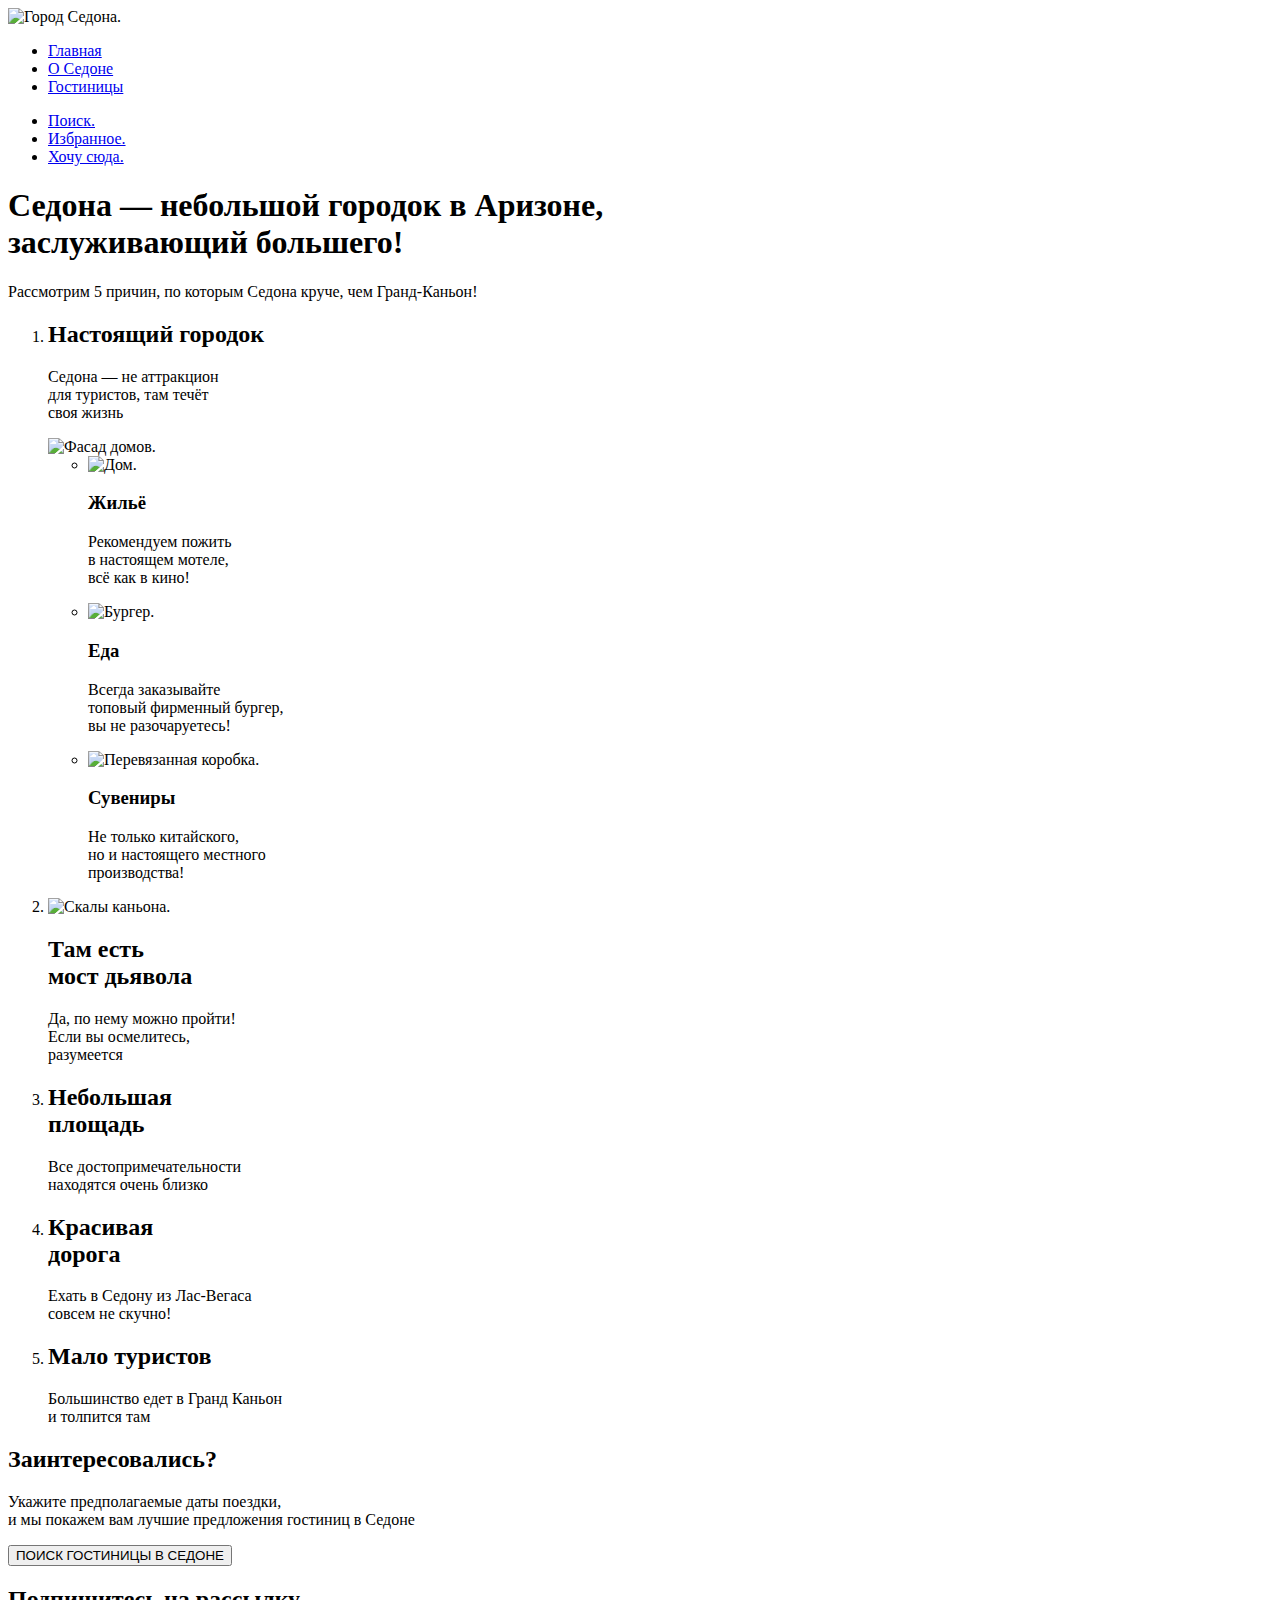
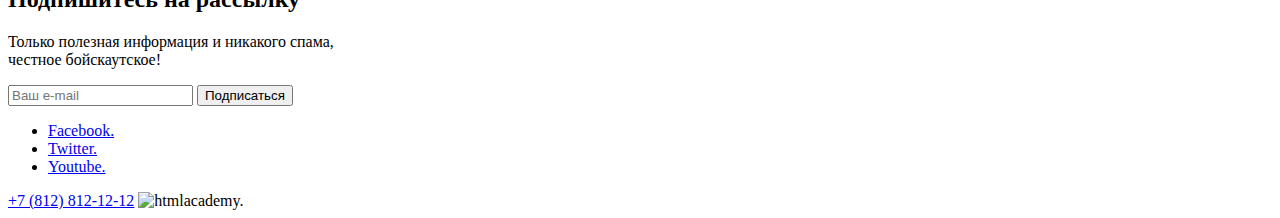
==== index.html @ f1379559 "поправка 2" ====
<!DOCTYPE html>
<html lang="ru">

<head>
  <meta charset="utf-8">
  <title>HTML Academy: Седона</title>
</head>

<body>
  <header class="page-header">
    <nav class="navigation">
      <img src="logo.svg" alt="Город Седона." width="40" height="30">
      <ul class="navigation-list">
        <li class="navigation-item">
          <a class="navigation-link" href="#">Главная</a>
        </li>
        <li class="navigation-item">
          <a class="navigation-link" href="#">О Седоне</a>
        </li>
        <li class="navigation-item">
          <a class="navigation-link" href="catalog.html">Гостиницы</a>
        </li>
      </ul>
      <ul class="navigation-user">
        <li class="navigation-item">
          <a class="navigation-link" href="#">
            <span class="visually-hidden">Поиск.</span>
          </a>
        </li>
        <li class="navigation-item">
          <a class="navigation-link" href="#">
            <span class="visually-hidden">Избранное.</span>
          </a>
        </li>
        <li class="navigation-item">
          <a class="navigation-link" href="#">
            <span class="visually-hidden">Хочу сюда.</span>
          </a>
        </li>
      </ul>
    </nav>
  </header>

  <main class="main-invitation">

    <!--Вставлю картинку в 3-м дз -->
    <section class="preview">
      <h1>Седона — небольшой городок в Аризоне,<br>заслуживающий большего!</h1>
      <p>Рассмотрим 5 причин, по которым Седона круче, чем Гранд-Каньон!</p>
      <ol class="blocks">
        <li class="block1">
          <h2>Настоящий городок</h2>
          <p>Седона — не аттракцион<br> для туристов, там течёт<br>своя жизнь</p>
          <img src="" alt="Фасад домов.">
          <ul class="mini-block">
            <li class="mini1">
              <img src="" alt="Дом.">
              <h3>Жильё</h3>
              <p>Рекомендуем пожить<br>в настоящем мотеле,<br>всё как в кино!</p>
            </li>
            <li class="mini2">
              <img src="" alt="Бургер.">
              <h3>Еда</h3>
              <p>Всегда заказывайте<br>топовый фирменный бургер,<br> вы не разочаруетесь!</p>
            </li>
            <li class="mini3">
              <img src="" alt="Перевязанная коробка.">
              <h3>Сувениры</h3>
              <p>Не только китайского,<br>но и настоящего местного<br>производства!</p>
            </li>
          </ul>
        </li>
        <li class="block2">
          <img src="" alt="Скалы каньона.">
          <h2>Там есть<br>мост дьявола</h2>
          <p>Да, по нему можно пройти!<br> Если вы осмелитесь,<br> разумеется</p>
        </li>
        <li class="block3">
          <h2>Небольшая<br>площадь</h2>
          <p>Все достопримечательности<br>находятся очень близко</p>
        </li>
        <li class="block4">
          <h2>Красивая<br>дорога</h2>
          <p>Ехать в Седону из Лас-Вегаса<br>совсем не скучно!</p>
        </li>
        <li class="block5">
          <h2>Мало туристов</h2>
          <p>Большинство едет в Гранд Каньон<br>и толпится там</p>
        </li>
      </ol>
    </section>
    <section class="demand">
      <h2>Заинтересовались?</h2>
      <p>Укажите предполагаемые даты поездки,<br>и мы покажем вам лучшие предложения гостиниц в Седоне</p>
      <button class="button order-button" type="button">ПОИСК ГОСТИНИЦЫ В СЕДОНЕ</button>
    </section>
  </main>
  <footer class="page-footer">
    <h2>Подпишитесь на рассылку</h2>
    <p>Только полезная информация и никакого спама,<br>честное бойскаутское!</p>
    <form class="appointment-form" action="https://echo.htmlacademy.ru/" method="post">
      <label for="e-mail">
        <input id="e-mail" type="text" placeholder="Ваш e-mail">
      </label>
      <button class="button" type="submit">Подписаться</button>
    </form>
    <ul class="footer-social-list">
      <li class="footer-social-item">
        <a class="button" href="https://www.fasebook.com/htmlacademy">
          <span class="visually-hidden">Facebook.</span>
        </a>
      </li>
      <li class="footer-social-item">
        <a class="button" href="https://twitter.com/htmlacademy_ru">
          <span class="visually-hidden">Twitter.</span>
        </a>
      </li>
      <li class="footer-social-item">
        <a class="button" href="https://www.youtube.com/c/HTMLAcademyRUS">
          <span class="visually-hidden">Youtube.</span>
        </a>
      </li>
    </ul>
    <a class="footer-contacts-address-phone" href="tel:+78128121212">+7 (812) 812-12-12</a>

    <img class="footer-logo" src="https://htmlacademy.ru/" alt="htmlacademy.">
  </footer>
</body>

</html>
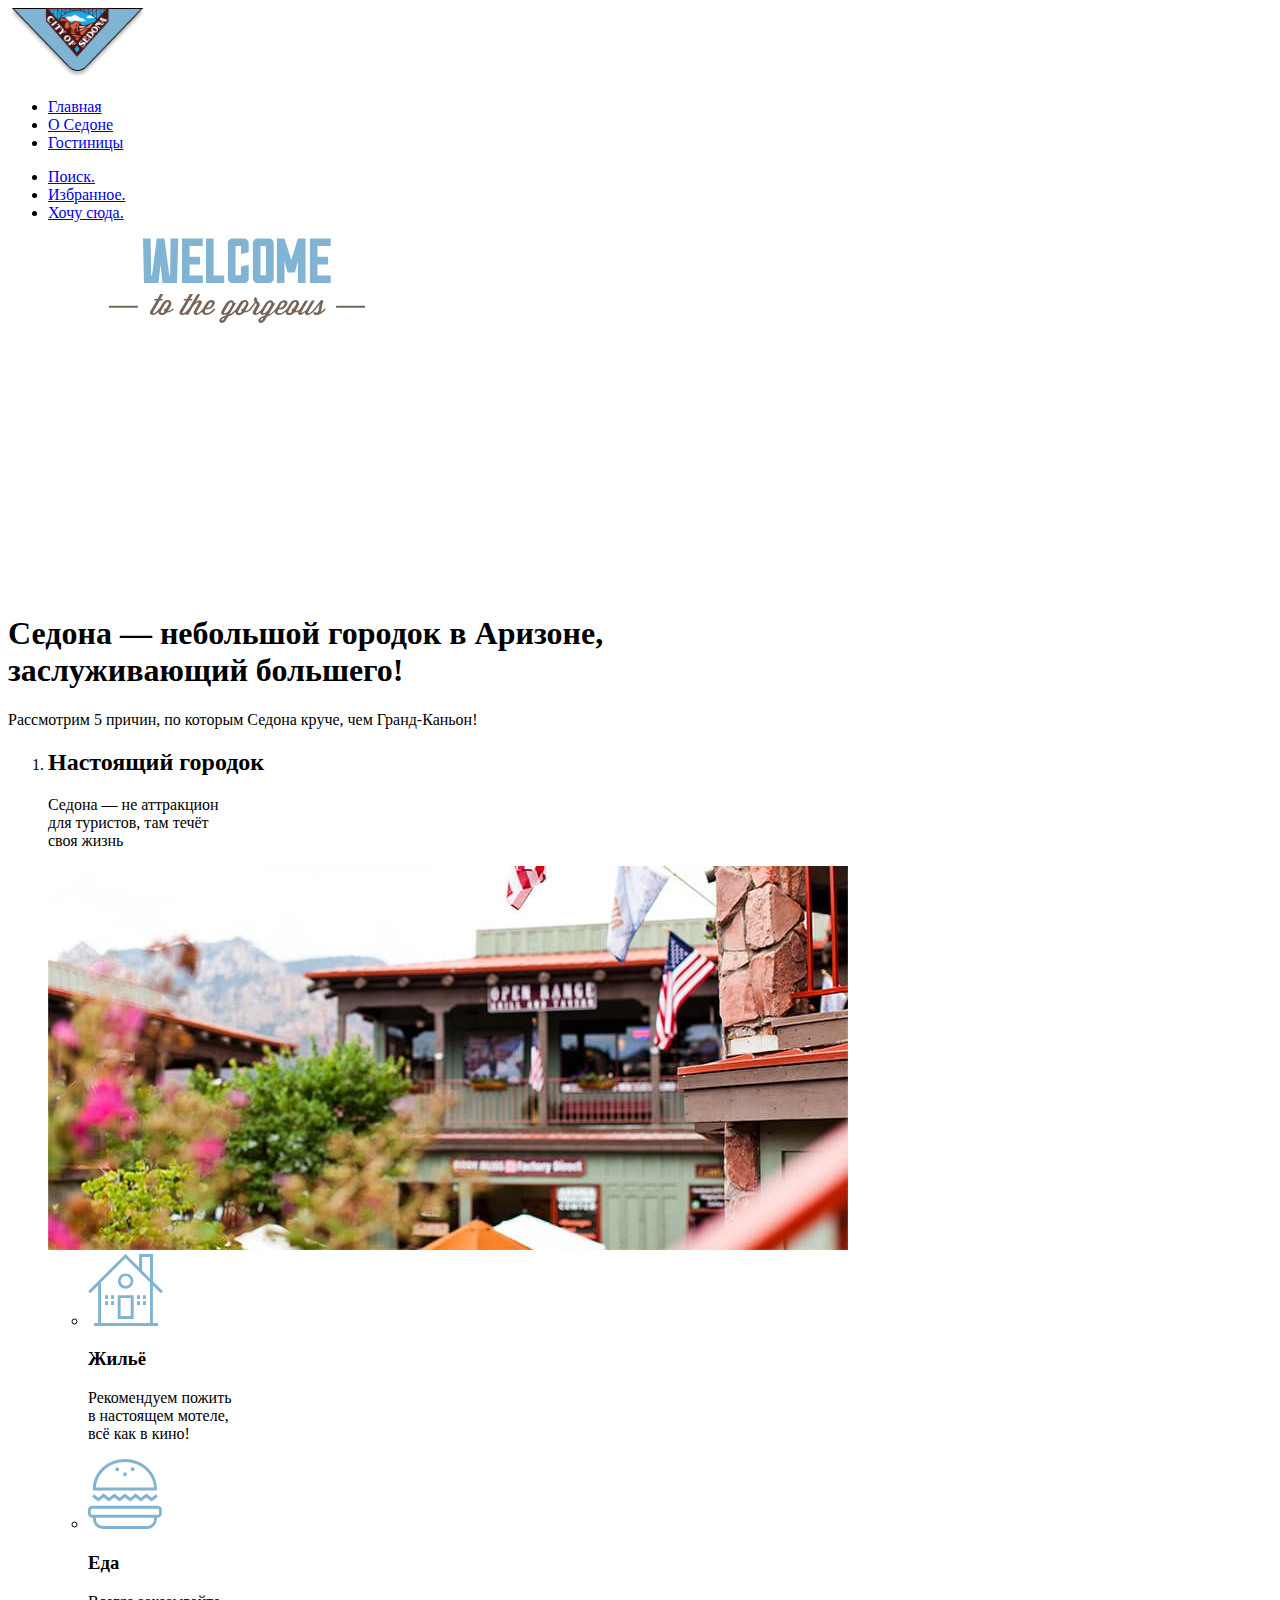
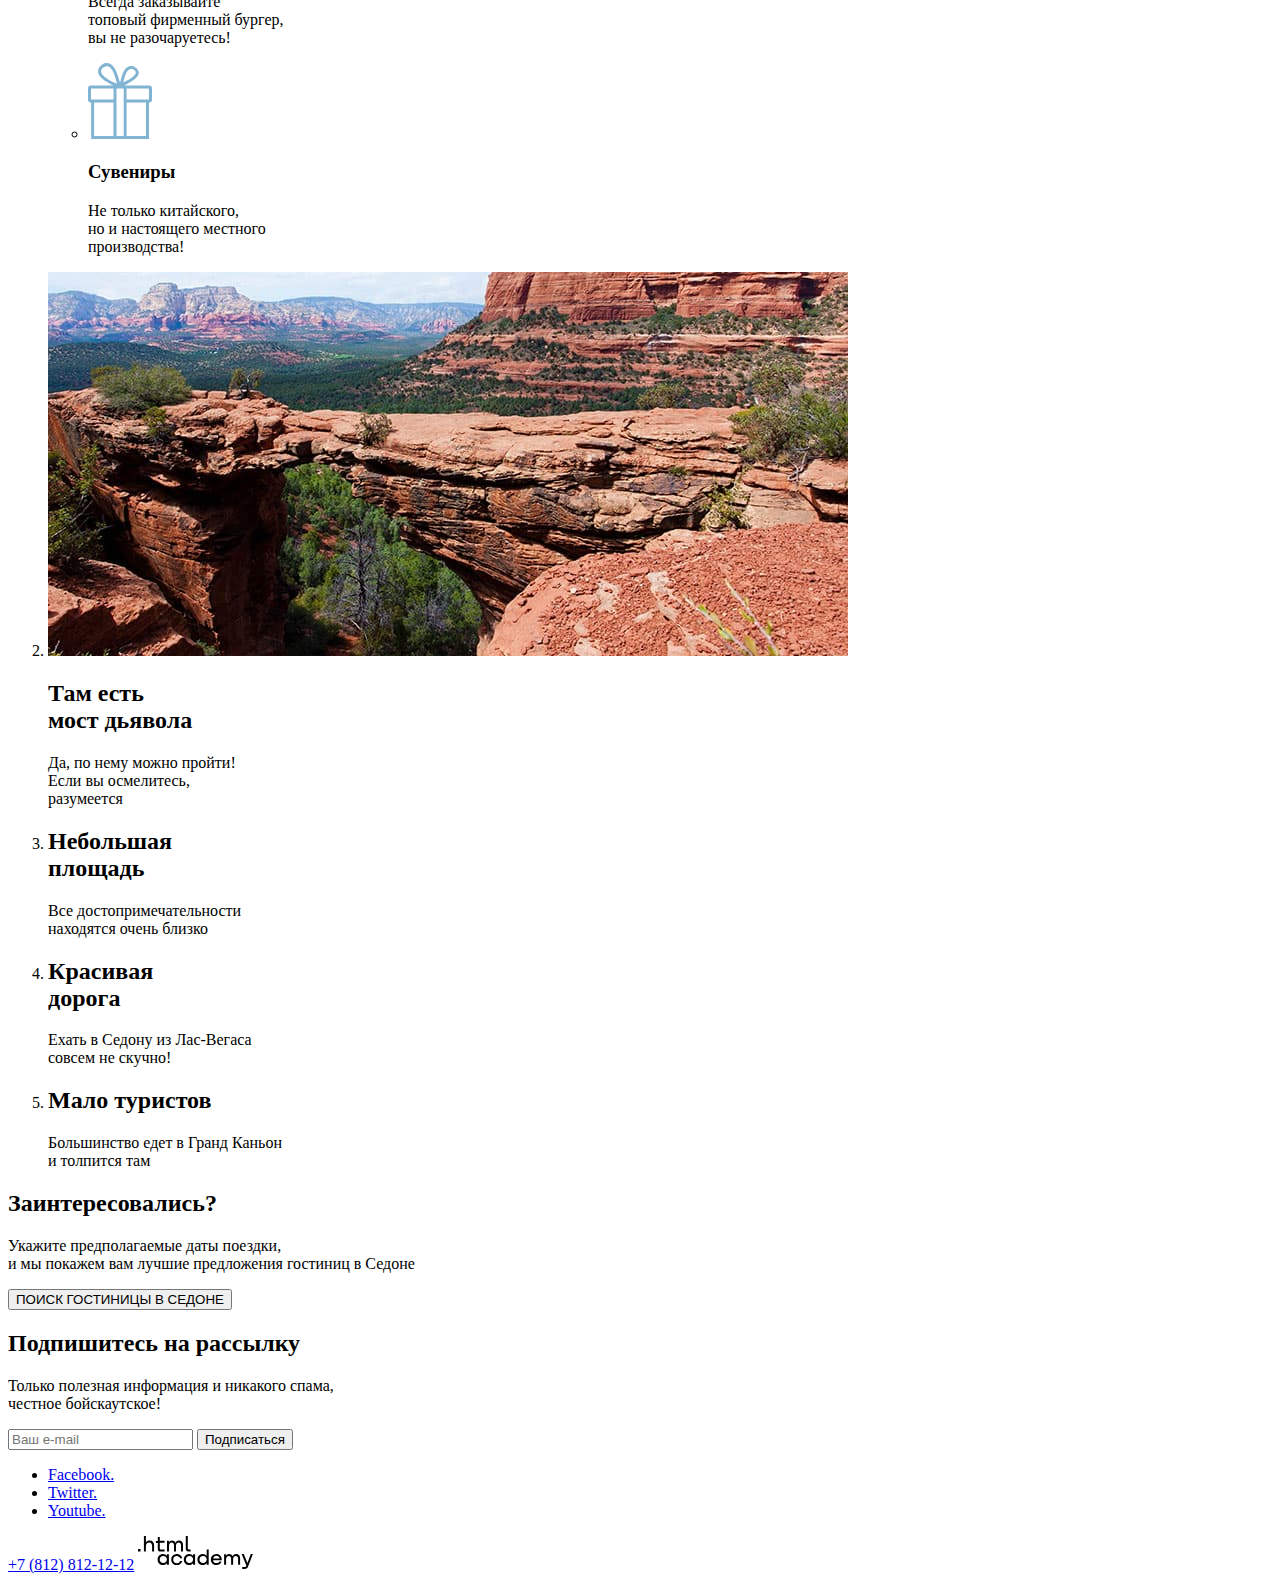
==== commit 56a9a112: "Фиксация изменений" ====
--- a/index.html
+++ b/index.html
@@ -4,12 +4,13 @@
 <head>
   <meta charset="utf-8">
   <title>HTML Academy: Седона</title>
+  <link rel="stylesheet" href="styles/styles.css/">
 </head>
 
 <body>
   <header class="page-header">
     <nav class="navigation">
-      <img src="logo.svg" alt="Город Седона." width="40" height="30">
+      <img src="images/cap/logo.png" alt="Город Седона." width="139" height="70">
       <ul class="navigation-list">
         <li class="navigation-item">
           <a class="navigation-link" href="#">Главная</a>
@@ -40,10 +41,10 @@
       </ul>
     </nav>
   </header>
-
   <main class="main-invitation">
 
-    <!--Вставлю картинку в 3-м дз -->
+    <img src="images/prime/welcome.svg" width="458" height="352" alt="Приглашение в город на фоне скалистого пейзажа.">
+
     <section class="preview">
       <h1>Седона — небольшой городок в Аризоне,<br>заслуживающий большего!</h1>
       <p>Рассмотрим 5 причин, по которым Седона круче, чем Гранд-Каньон!</p>
@@ -51,27 +52,27 @@
         <li class="block1">
           <h2>Настоящий городок</h2>
           <p>Седона — не аттракцион<br> для туристов, там течёт<br>своя жизнь</p>
-          <img src="" alt="Фасад домов.">
+          <img src="images/prime/photo-street.jpg" width="800" height="384" alt="Фасад домов.">
           <ul class="mini-block">
             <li class="mini1">
-              <img src="" alt="Дом.">
+              <img src="images/prime/icon-mini1.svg" width="75" height="72" alt="Дом.">
               <h3>Жильё</h3>
               <p>Рекомендуем пожить<br>в настоящем мотеле,<br>всё как в кино!</p>
             </li>
             <li class="mini2">
-              <img src="" alt="Бургер.">
+              <img src="images/prime/icon-mini2.svg" width="74" height="70" alt="Бургер.">
               <h3>Еда</h3>
               <p>Всегда заказывайте<br>топовый фирменный бургер,<br> вы не разочаруетесь!</p>
             </li>
             <li class="mini3">
-              <img src="" alt="Перевязанная коробка.">
+              <img src="images/prime/icon-mini3.svg" width="64" height="76" alt="Перевязанная коробка.">
               <h3>Сувениры</h3>
               <p>Не только китайского,<br>но и настоящего местного<br>производства!</p>
             </li>
           </ul>
         </li>
         <li class="block2">
-          <img src="" alt="Скалы каньона.">
+          <img src="images/prime/photo-rocks.jpg" width="800" height="384" alt="Скалы каньона.">
           <h2>Там есть<br>мост дьявола</h2>
           <p>Да, по нему можно пройти!<br> Если вы осмелитесь,<br> разумеется</p>
         </li>
@@ -123,7 +124,7 @@
     </ul>
     <a class="footer-contacts-address-phone" href="tel:+78128121212">+7 (812) 812-12-12</a>
 
-    <img class="footer-logo" src="https://htmlacademy.ru/" alt="htmlacademy.">
+    <img class="footer-logo" src="images/bottom/logo_htmlacademy .svg" alt="htmlacademy.">
   </footer>
 </body>
 
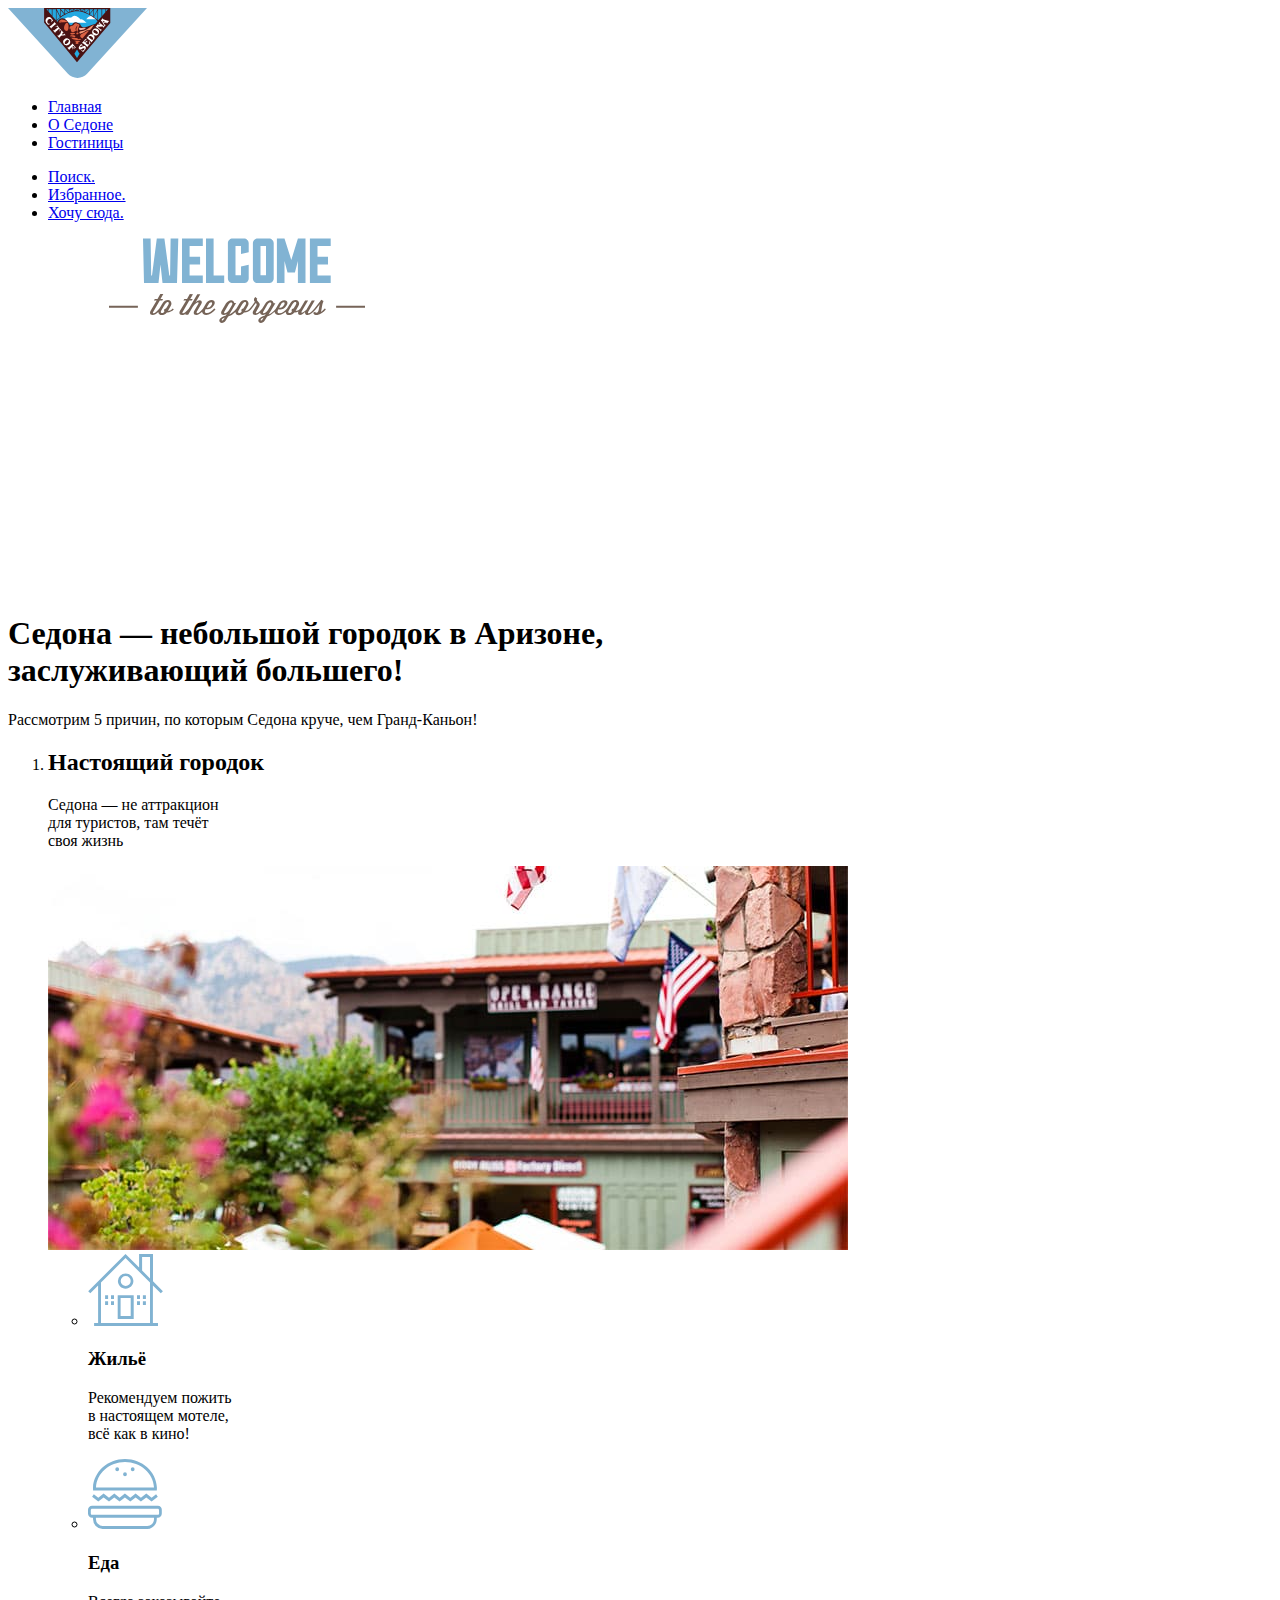
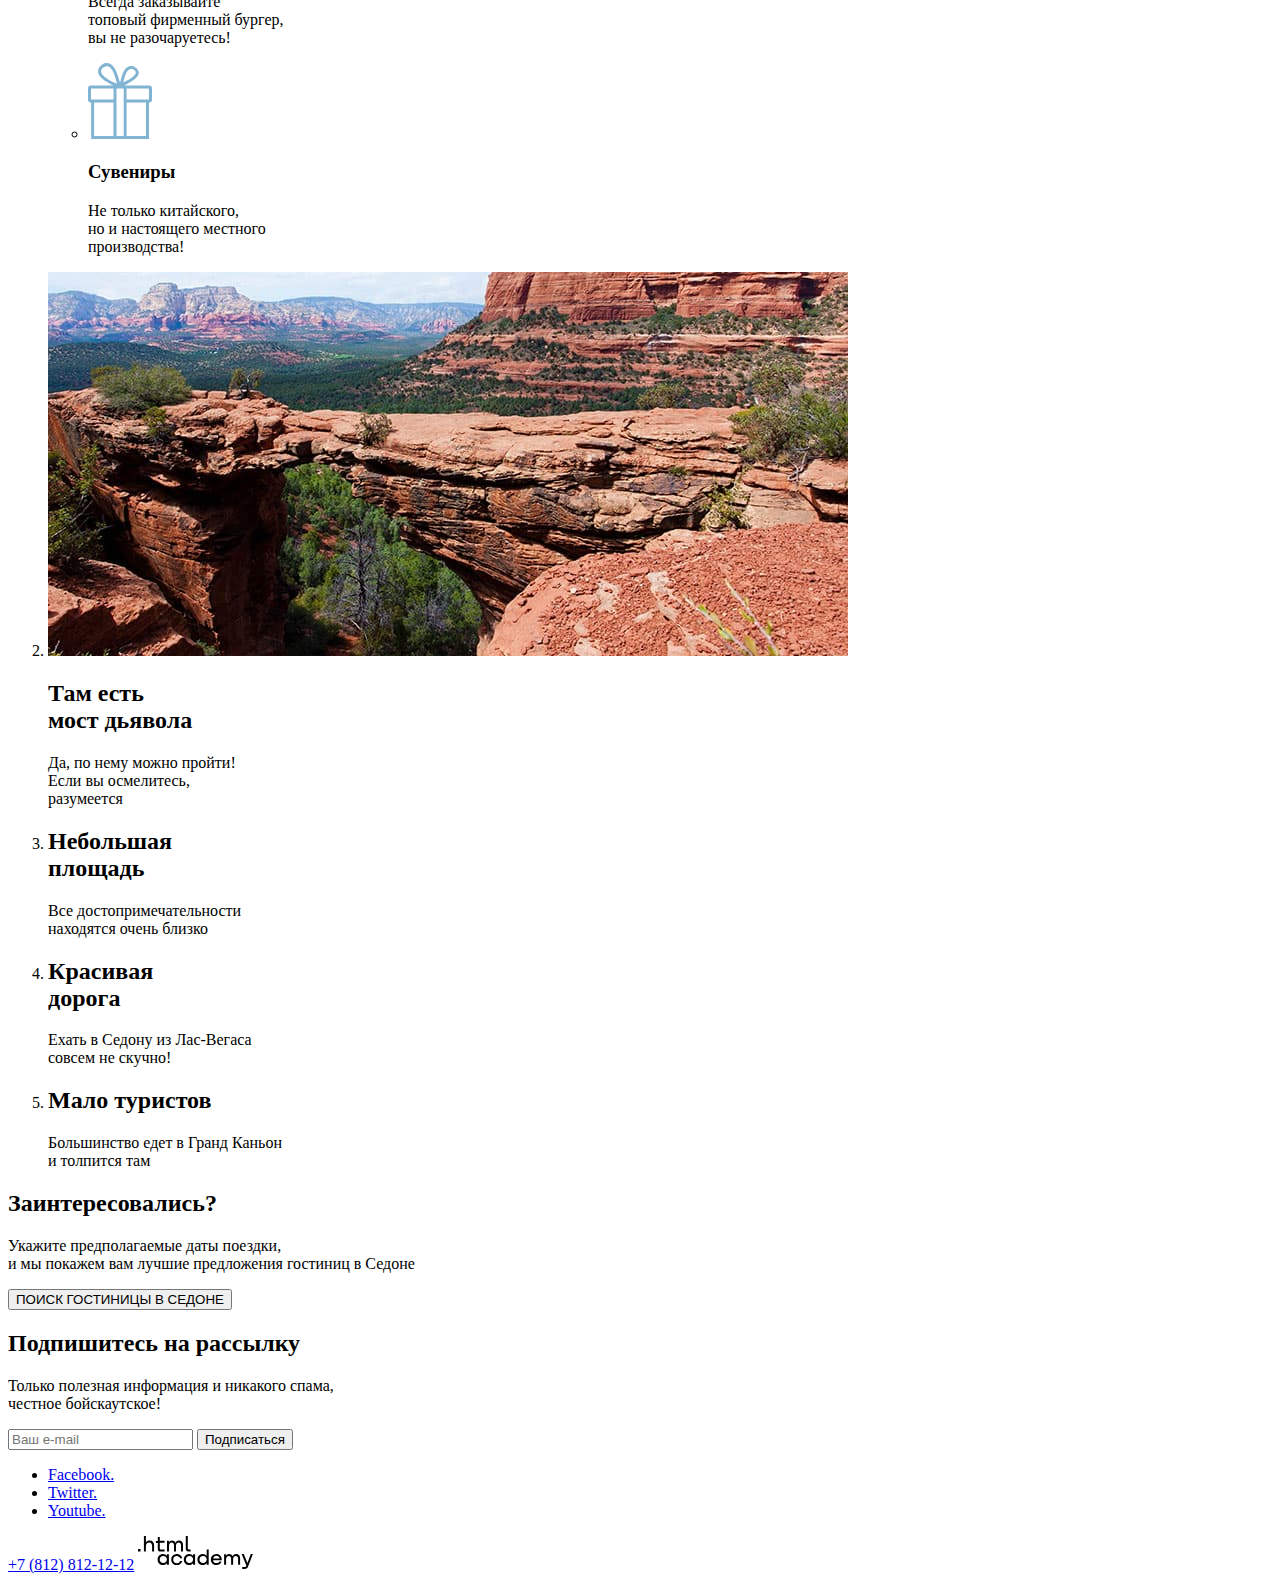
==== commit f94a258d: "Merge pull request #5 from Bolschakova/master" ====
--- a/index.html
+++ b/index.html
@@ -4,13 +4,12 @@
 <head>
   <meta charset="utf-8">
   <title>HTML Academy: Седона</title>
-  <link rel="stylesheet" href="styles/styles.css/">
 </head>
 
 <body>
   <header class="page-header">
     <nav class="navigation">
-      <img src="images/cap/logo.png" alt="Город Седона." width="139" height="70">
+      <img src="images/cap/logo.svg" alt="Город Седона." width="139" height="70">
       <ul class="navigation-list">
         <li class="navigation-item">
           <a class="navigation-link" href="#">Главная</a>
@@ -124,7 +123,7 @@
     </ul>
     <a class="footer-contacts-address-phone" href="tel:+78128121212">+7 (812) 812-12-12</a>
 
-    <img class="footer-logo" src="images/bottom/logo_htmlacademy .svg" alt="htmlacademy.">
+    <img class="footer-logo" src="images/bottom/logo-htmlacademy .svg" alt="htmlacademy.">
   </footer>
 </body>
 
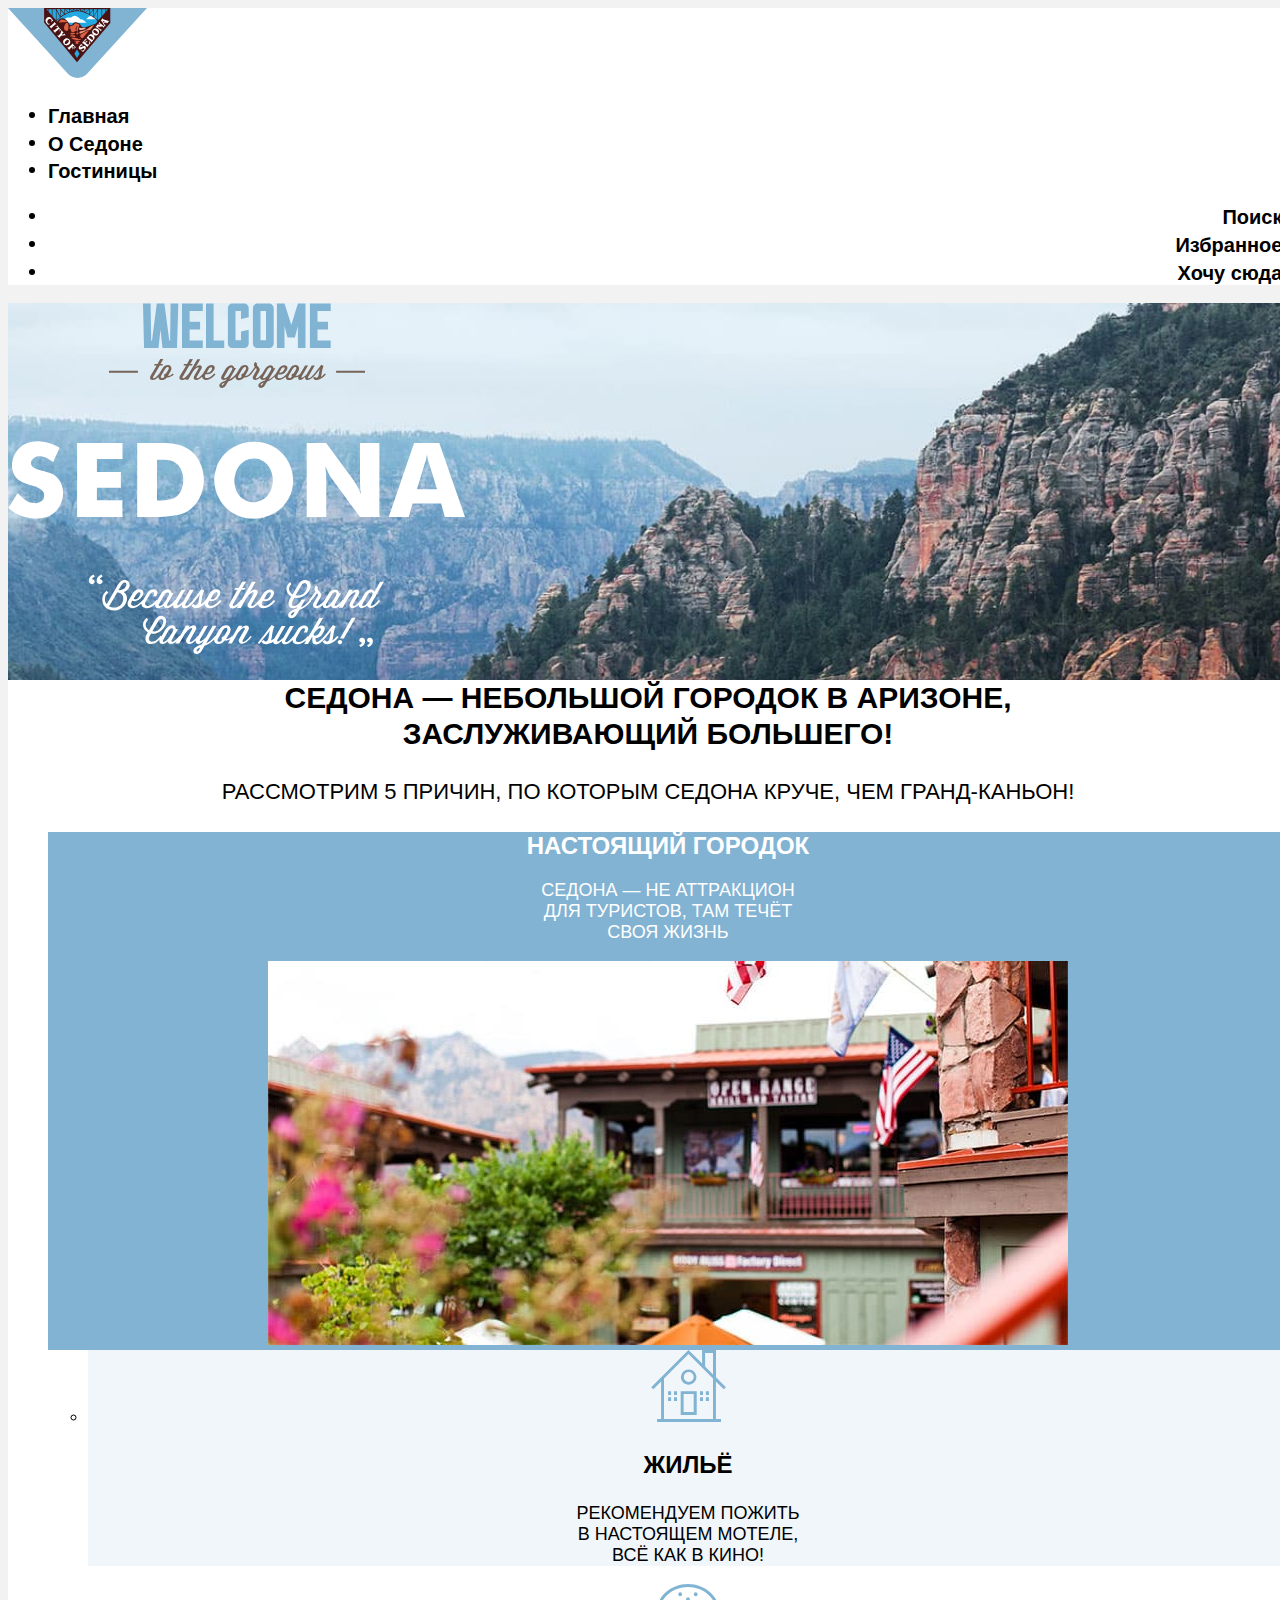
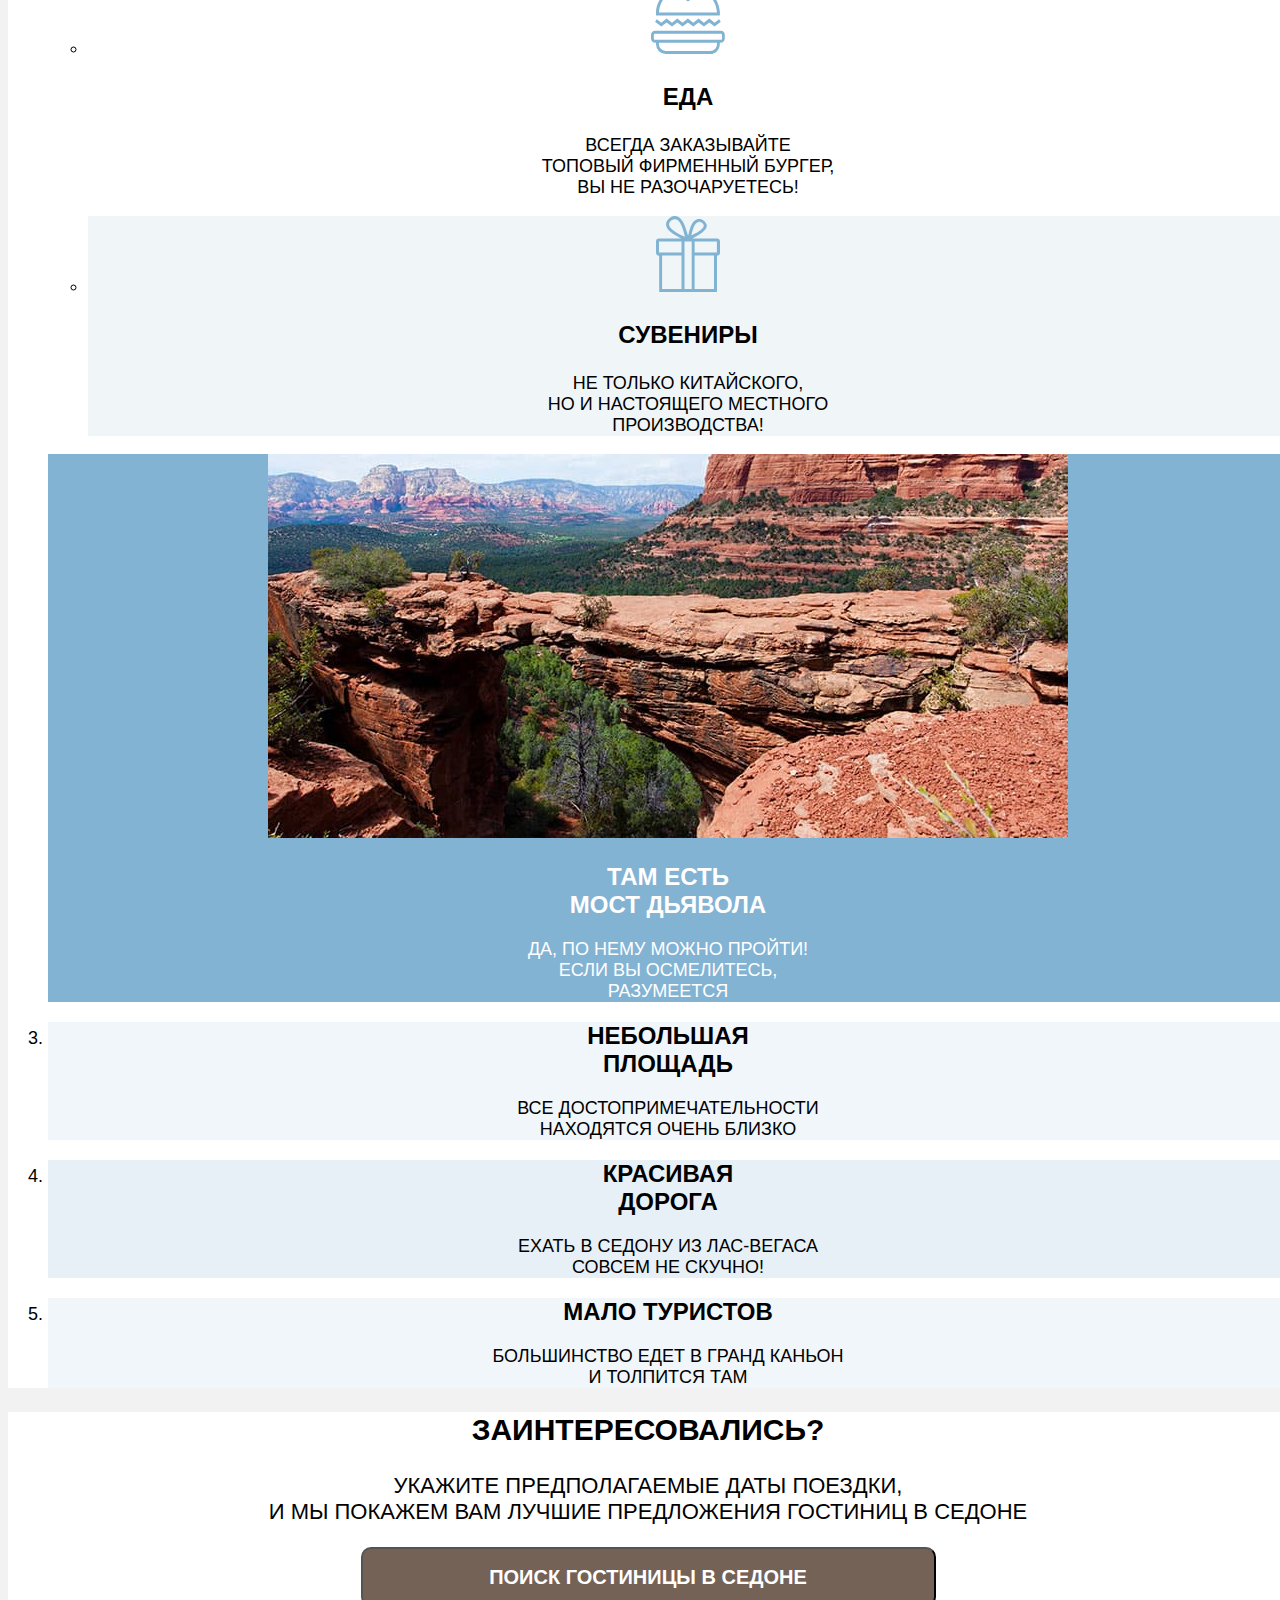
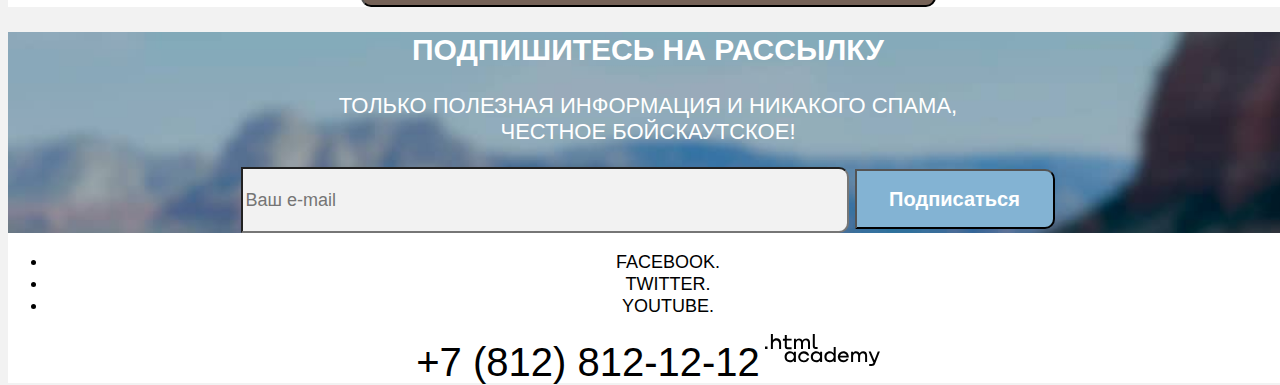
==== commit 17827bdb: "Базовая стилизация макета" ====
--- a/index.html
+++ b/index.html
@@ -4,6 +4,7 @@
 <head>
   <meta charset="utf-8">
   <title>HTML Academy: Седона</title>
+  <link rel="stylesheet" href="styles/syyles.css">
 </head>
 
 <body>
@@ -41,9 +42,7 @@
     </nav>
   </header>
   <main class="main-invitation">
-
     <img src="images/prime/welcome.svg" width="458" height="352" alt="Приглашение в город на фоне скалистого пейзажа.">
-
     <section class="preview">
       <h1>Седона — небольшой городок в Аризоне,<br>заслуживающий большего!</h1>
       <p>Рассмотрим 5 причин, по которым Седона круче, чем Гранд-Каньон!</p>
@@ -96,33 +95,34 @@
     </section>
   </main>
   <footer class="page-footer">
-    <h2>Подпишитесь на рассылку</h2>
-    <p>Только полезная информация и никакого спама,<br>честное бойскаутское!</p>
-    <form class="appointment-form" action="https://echo.htmlacademy.ru/" method="post">
+    <div class="footer">
+     <h2>Подпишитесь на рассылку</h2>
+     <p>Только полезная информация и никакого спама,<br>честное бойскаутское!</p>
+     <form class="appointment-form" action="https://echo.htmlacademy.ru/" method="post">
       <label for="e-mail">
         <input id="e-mail" type="text" placeholder="Ваш e-mail">
       </label>
       <button class="button" type="submit">Подписаться</button>
-    </form>
+     </form>
+    </div>
     <ul class="footer-social-list">
       <li class="footer-social-item">
-        <a class="button" href="https://www.fasebook.com/htmlacademy">
+        <a class="button-fasebook" href="https://www.fasebook.com/htmlacademy">
           <span class="visually-hidden">Facebook.</span>
         </a>
       </li>
       <li class="footer-social-item">
-        <a class="button" href="https://twitter.com/htmlacademy_ru">
+        <a class="button-twitter" href="https://twitter.com/htmlacademy_ru">
           <span class="visually-hidden">Twitter.</span>
         </a>
       </li>
       <li class="footer-social-item">
-        <a class="button" href="https://www.youtube.com/c/HTMLAcademyRUS">
+        <a class="button-youtube" href="https://www.youtube.com/c/HTMLAcademyRUS">
           <span class="visually-hidden">Youtube.</span>
         </a>
       </li>
     </ul>
     <a class="footer-contacts-address-phone" href="tel:+78128121212">+7 (812) 812-12-12</a>
-
     <img class="footer-logo" src="images/bottom/logo-htmlacademy .svg" alt="htmlacademy.">
   </footer>
 </body>
--- a/styles/syyles.css
+++ b/styles/syyles.css
@@ -0,0 +1,398 @@
+@font-face {
+  font-family: "PT Sans";
+  font-style: normal;
+  font-weight: 400;
+  src: url("fonts/ptsans-400.woff2") format("woff2");
+  font-display: swap;
+}
+
+@font-face {
+  font-family: "PT Sans";
+  font-style: normal;
+  font-weight: 700;
+  src: url("fonts/ptsans-700.woff2") format("woff2");
+  font-display: swap;
+}
+
+body {
+  font-family:"PT Sans", sans-serif;
+  font-size: 18px;
+  line-height: 21px;
+  background-color:#F2F2F2;
+  color:#000000 ;
+  width: 1280px;
+  height: 3315px;
+}
+
+.page-header{
+  background-color: #ffffff;
+}
+.navigation-item{
+  font-weight: 700;
+  font-size: 20px;
+  line-height: 26px;
+  background-color: #ffffff;
+}
+.navigation-user{
+  text-align: end;
+  vertical-align: middle;
+  text-decoration: none;
+}
+.navigation-link{
+  color:inherit;
+  text-align: left;
+  vertical-align: middle;
+  text-decoration: none;
+}
+.main-invitation{
+  background-image: url(/images/prime/photo-under-text.jpg);
+  background-size: 100% auto;
+  background-repeat: no-repeat;
+}
+.main-inner{
+  background-image: url(/images/hotels/catalog-background.jpg);
+  background-size: 100% auto;
+  background-repeat: no-repeat;
+}
+
+.preview {
+ background-color:#ffffff;
+ text-align: center;
+ text-transform: uppercase;
+
+}
+.inner-header{
+  color: #ffffff;
+}
+.preview h1{
+  font-weight: 700;
+  font-size: 30px;
+  line-height: 36px;
+}
+.inner-header h1{
+  font-weight: 700;
+  font-size: 60px;
+  line-height: 78px;
+}
+.preview p{
+  font-weight: 400;
+  font-size: 22px;
+  line-height: 36px;
+}
+.catalog-filter-housing{
+  color:#ffffff
+}
+.catalog-filter-housing h2{
+  visibility: hidden;
+}
+.catalog-filter-housing h3{
+  font-weight: 700;
+  font-size: 20px;
+  line-height: 26px;
+}
+.filter-item{
+  font-weight: 400;
+  font-size: 18px;
+  line-height: 23px;
+}
+.format{
+  width: 144px;
+  height: 48px;
+  font-weight: 400;
+  font-size: 18px;
+  line-height: 23px;
+  border: 2px solid #ffffff;
+  box-sizing: border-box;
+  border-radius: 4px;
+}
+
+.catalog-filter-housing button{
+  width: 160px;
+  height: 48px;
+  border-radius: 4px;
+  background-color: #83B3D3;
+  color:#ffffff;
+  font-weight: 700;
+  font-size: 16px;
+  line-height: 21px;
+}
+
+.block1{
+  color:#ffffff;
+  background-color:#83B3D3 ;
+}
+.block2{
+  color:#ffffff;
+  background-color:#83B3D3 ;
+
+}
+.block3{
+  color: #000000;
+  background-color: rgba(131, 179, 211, 0.12);
+
+
+}
+.block4{
+  color:#000000;
+  background-color: rgba(131, 179, 211, 0.2);
+}
+
+.block5{
+  color:#000000;
+  background-color: rgba(131, 179, 211, 0.12);
+}
+
+.blocks h2{
+  font-weight: 700;
+  font-size: 24px;
+  line-height: 28px;
+}
+
+.blocks p{
+  font-weight: 400;
+  font-size: 18px;
+  line-height: 21px;
+}
+
+.mini-block{
+  color:#000000;
+  background-color:#ffffff;
+  text-align: center;
+  text-transform: uppercase;
+}
+
+.mini-block .mini1{
+  background-color:rgba(131, 179, 211, 0.12);
+}
+
+.mini-block .mini3{
+  background-color:rgba(134, 173, 199, 0.12);
+}
+
+.mini-block h3{
+  font-weight: 700;
+  font-size: 24px;
+  line-height: 28px;
+}
+
+.mini-block p{
+  font-weight: 400;
+  font-size: 18px;
+  line-height: 21px;
+}
+
+.demand{
+  background-color: #ffffff;
+  color:#000000;
+  text-align: center;
+  text-transform: uppercase;
+}
+
+.demand h2{
+  font-weight: 700;
+  font-size: 30px;
+  line-height: 36px;
+}
+
+.demand p{
+  font-weight: 400;
+  font-size: 22px;
+  line-height: 26px;
+}
+
+.demand button{
+  width: 575px;
+  height: 60px;
+  background: #756257;
+  color: #ffffff;
+  border-radius: 10px;
+  font-weight: 700;
+  font-size: 20px;
+  line-height: 36px;
+}
+
+.pages{
+  background-color: #ffffff;
+  color: #000000;
+}
+
+.pages h2{
+ font-weight: 700;
+ font-size: 30px;
+ line-height: 39px;
+}
+
+.pages p{
+  font-weight: 400;
+  font-size: 18px;
+  line-height: 23px;
+  color: #333333;
+}
+
+.select1-control{
+  width: 287px;
+  height: 48px;
+  border: 2px solid #E6E6E6;
+  box-sizing: border-box;
+  border-radius: 4px;
+  font-weight: 400;
+  font-size: 18px;
+  line-height: 23px;
+  text-align: center;
+  text-transform: uppercase;
+}
+
+.housing-cards{
+  background: #FFFFFF;
+  color:#000000
+}
+
+.housing-cards a{
+  color:inherit;
+  text-align: left;
+  vertical-align: middle;
+  text-decoration: none;
+}
+
+.housing-cards h3{
+  font-weight: 700;
+  font-size: 24px;
+  line-height: 31px;
+}
+
+.housing-cards p{
+  font-weight: 400;
+  font-size: 18px;
+  line-height: 23px;
+  color: #333333;
+}
+
+.housing-cards .button {
+  width: 133px;
+  height: 37px;
+  border-radius: 4px;
+  background-color: #756257;
+  color:#FFFFFF;
+  font-weight: 700;
+  font-size: 16px;
+  line-height: 21px;
+  text-align: center;
+  text-transform: uppercase;
+}
+
+.housing-cards .checkbox{
+  width: 141px;
+  height: 37px;
+  border-radius: 4px;
+  background-color: #83B3D3;
+  color:#FFFFFF;
+  font-weight: 700;
+  font-size: 16px;
+  line-height: 21px;
+  text-align: center;
+  text-transform: uppercase;
+  position: static;
+}
+
+.addition button{
+  width: 620px;
+  height: 60px;
+  background: #83B3D3;
+ border-radius: 4px;
+ color:#FFFFFF;
+ font-weight: 700;
+ font-size: 20px;
+ line-height: 26px;
+ text-align: center;
+ text-transform: uppercase;
+}
+
+.pagination-link{
+  width: 50px;
+  height: 50px;
+  border-radius: 4px;
+  background-color: #83B3D3;
+  color:#FFFFFF;
+  text-align: center;
+  text-transform: uppercase;
+}
+
+.select2-control{
+  width: 160px;
+  height: 48px;
+  border: 2px solid #E6E6E6;
+  box-sizing: border-box;
+  border-radius: 4px;
+  font-weight: 400;
+  font-size: 18px;
+  line-height: 23px;
+  text-align: left;
+  text-transform: uppercase;
+}
+
+.page-footer {
+  background-color: #ffffff;
+  color: #000000;
+  text-align: center;
+  text-transform: uppercase;
+}
+
+.footer{
+  color:#ffffff;
+  background-image: url(/images/bottom/background-footer.jpg);
+  background-size: 100% auto;
+  background-repeat: no-repeat;
+}
+
+.footer h2{
+  font-weight: 700;
+  font-size: 30px;
+  line-height: 36px;
+}
+
+.footer p{
+  font-weight: 400;
+  font-size: 22px;
+  line-height: 26px;
+}
+
+.appointment-form input{
+ width: 600px;
+ height:60px ;
+ background: #F2F2F2;
+ color: #000000;
+ font-weight: 400;
+ font-size: 18px;
+ line-height: 26px;
+ border-radius: 0px 10px 10px 0px;
+}
+
+.appointment-form button{
+  width: 200px;
+  height: 60px;
+  background: #83B3D3;
+  border-radius: 0px 10px 10px 0px;
+  font-weight: 700;
+  font-size: 20px;
+  line-height: 26px;
+  color:#ffffff;
+}
+
+.page-footer a{
+  color:inherit;
+  text-decoration: none;
+  vertical-align: middle;
+  text-align: left;
+}
+
+.footer-contacts-address-phone{
+  font-weight: 400;
+  font-size: 40px;
+  line-height: 40px;
+  text-align: center;
+}
+
+.footer-logo{
+  width: 115px;
+  height: 33px;
+}
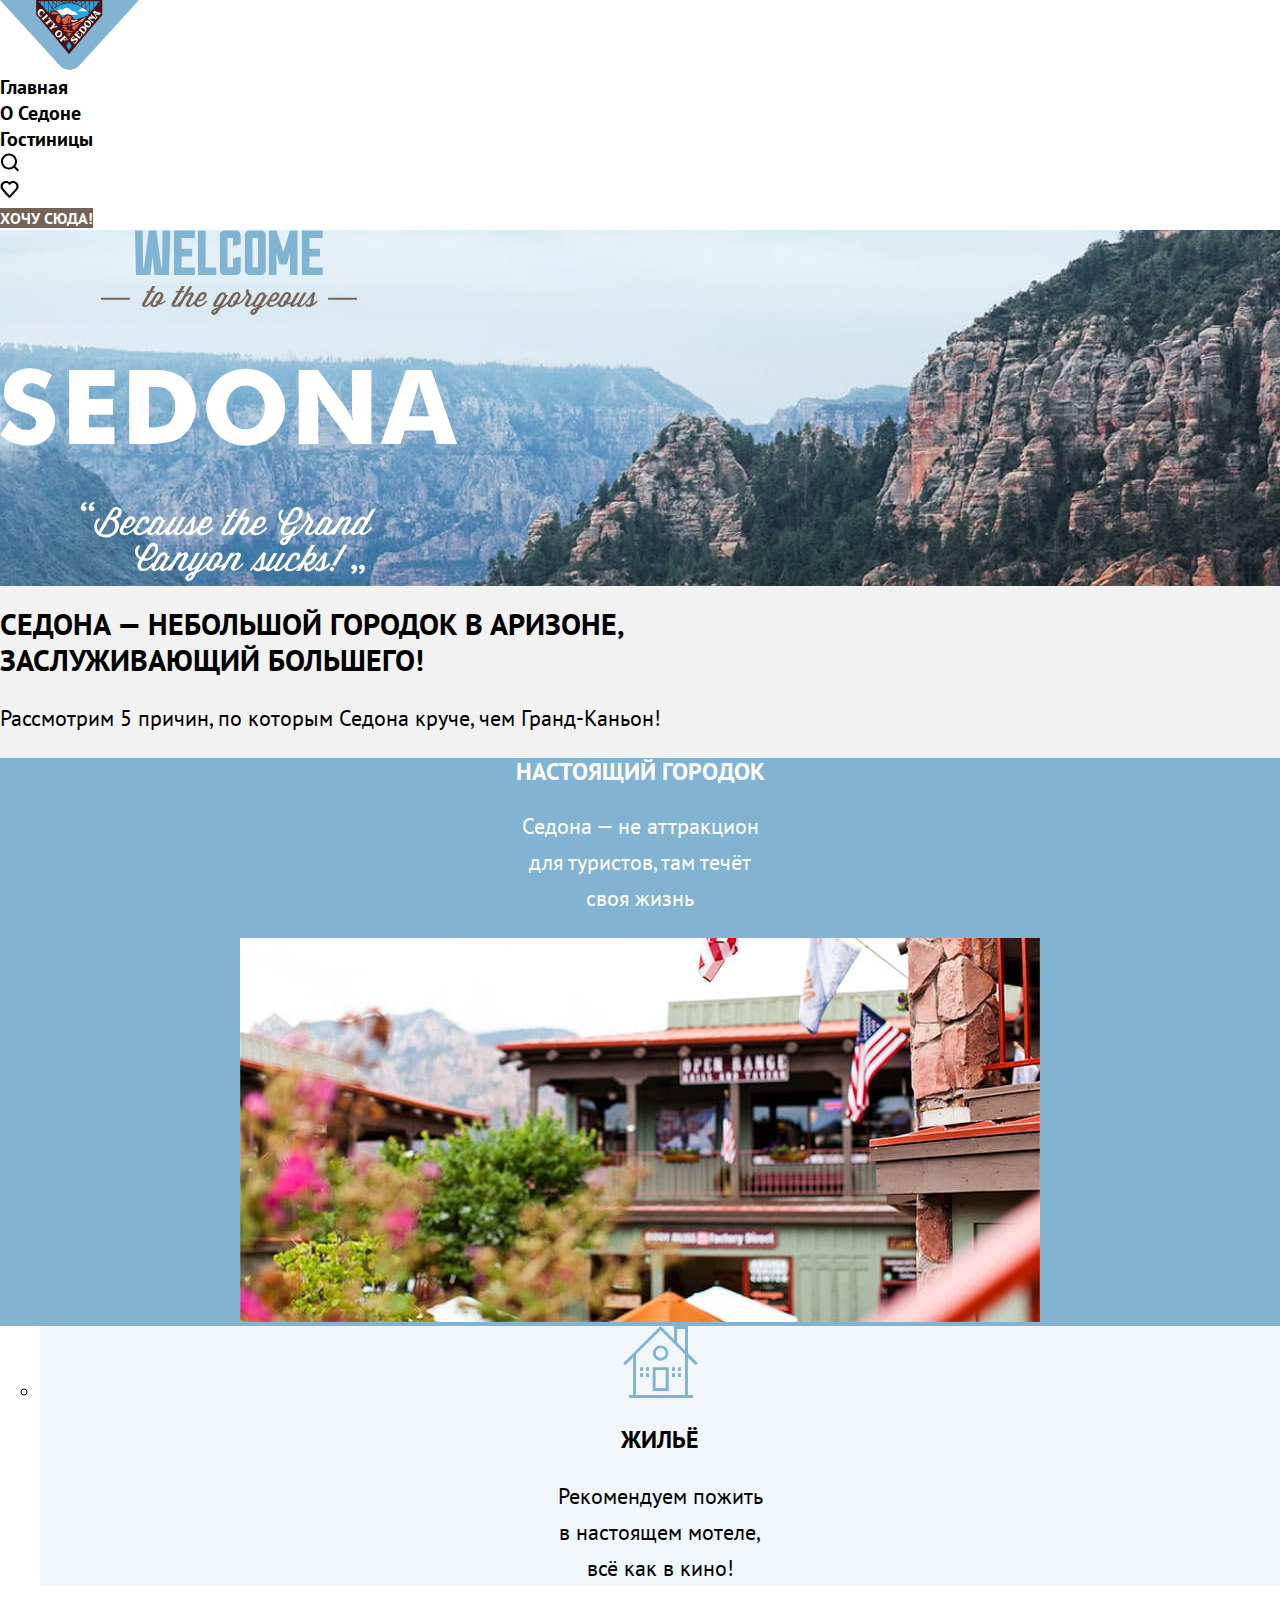
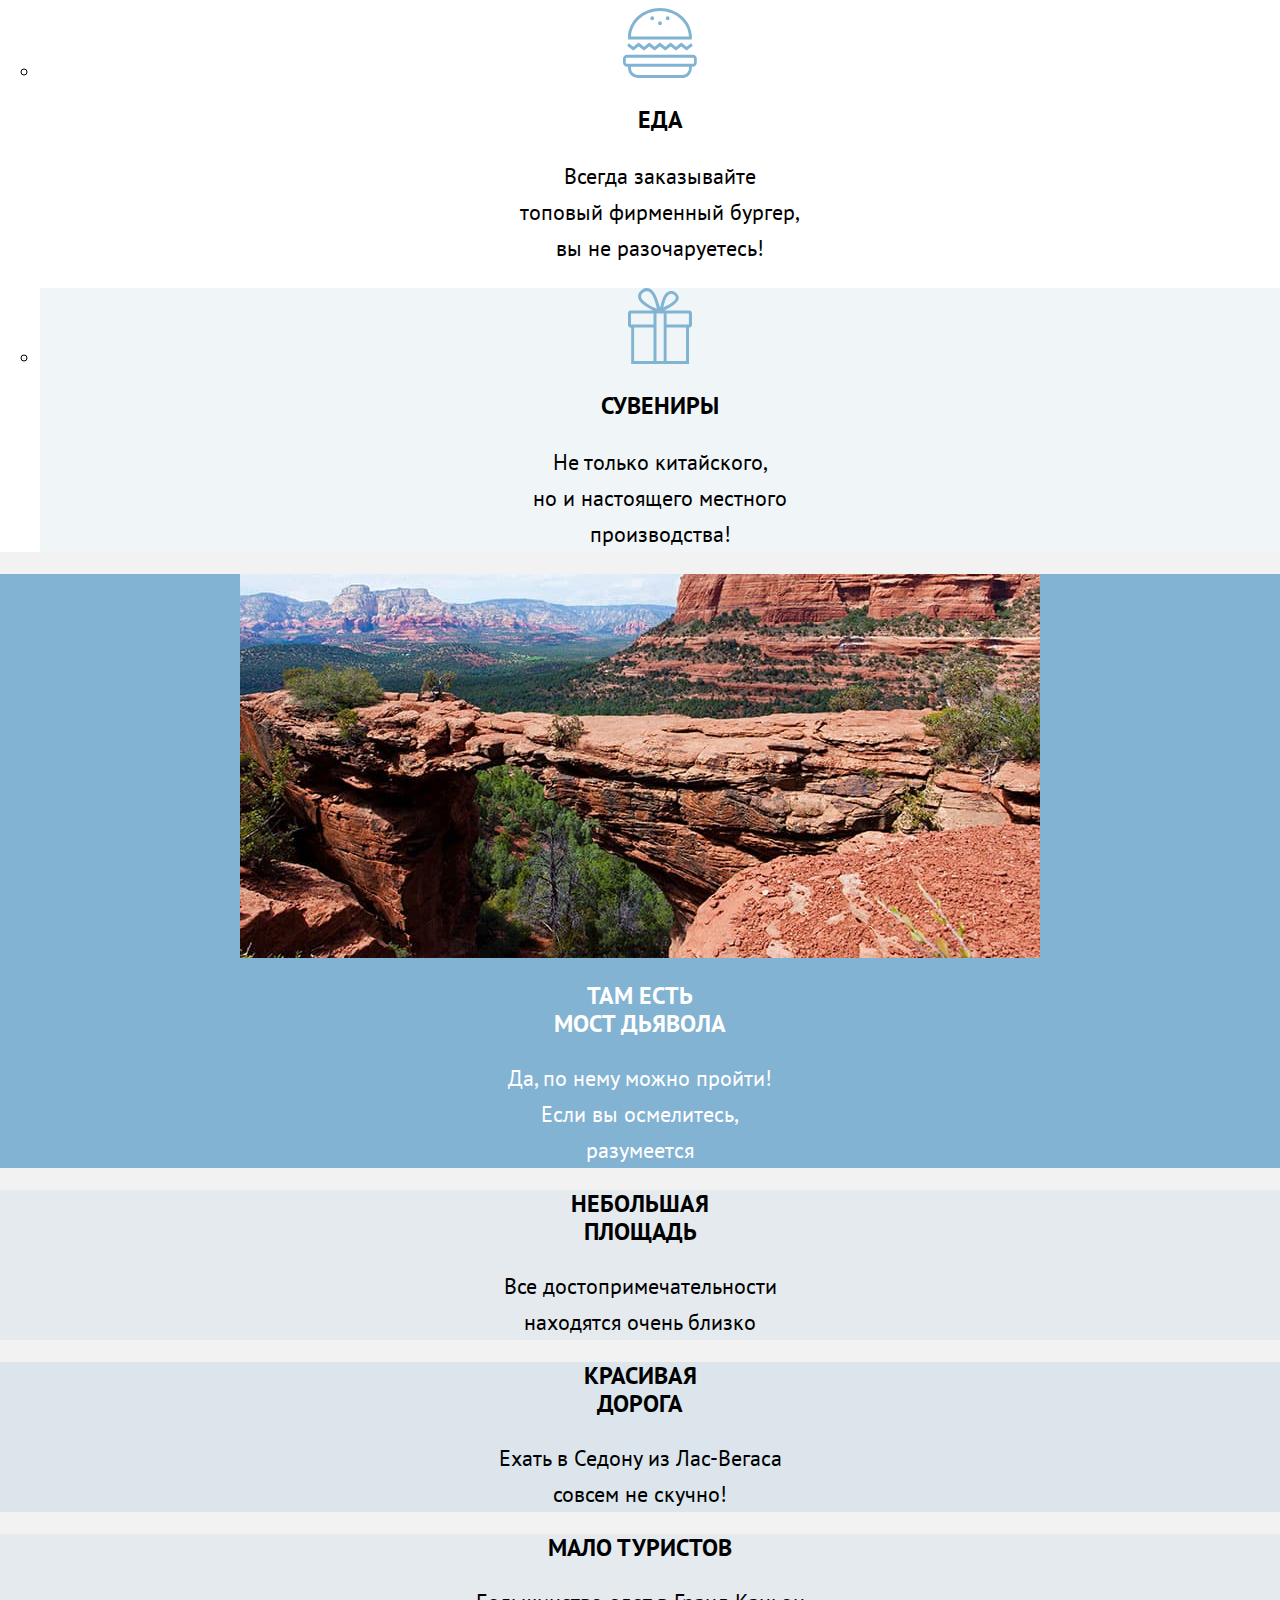
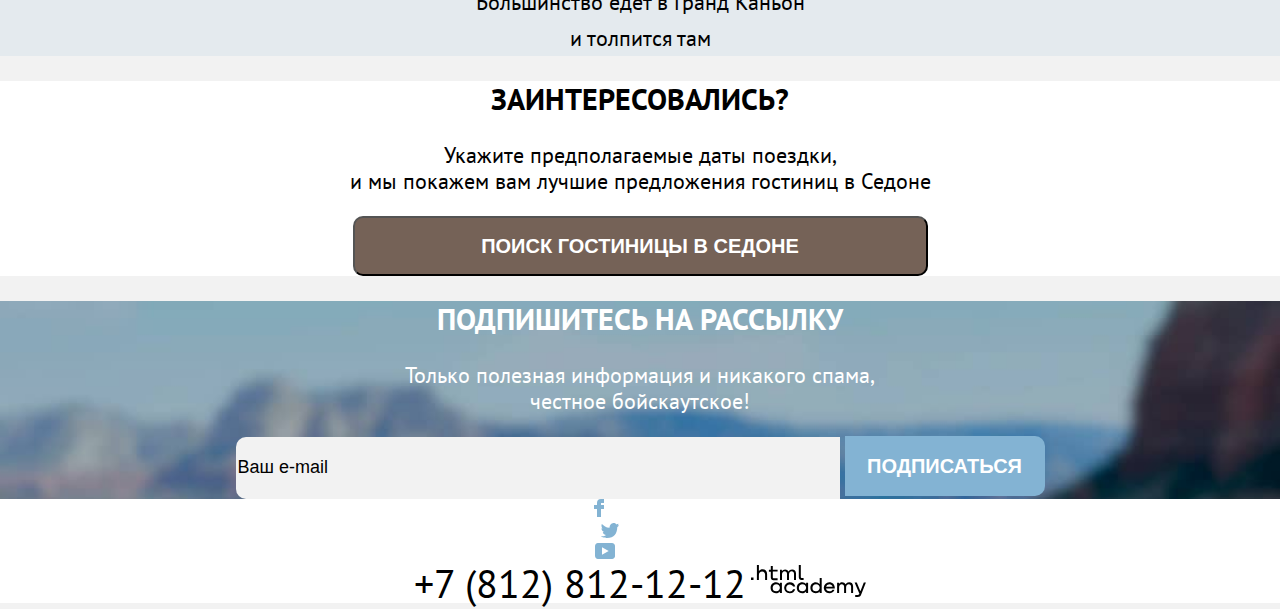
==== commit 30bc5e83: "Merge pull request #6 from Bolschakova/master" ====
--- a/index.html
+++ b/index.html
@@ -4,7 +4,7 @@
 <head>
   <meta charset="utf-8">
   <title>HTML Academy: Седона</title>
-  <link rel="stylesheet" href="styles/syyles.css">
+  <link rel="stylesheet" href="styles/styles.css">
 </head>
 
 <body>
@@ -24,69 +24,83 @@
       </ul>
       <ul class="navigation-user">
         <li class="navigation-item">
-          <a class="navigation-link" href="#">
+          <a class="navigation-link" href="#"><svg width="20" height="19" fill="none"
+              xmlns="http://www.w3.org/2000/svg">
+              <path d="m19.026 17.05-3.71-3.7c1.002-1.3 1.704-3 1.704-4.9 0-4.4-3.61-8-8.023-8C4.585.45.975 4.15.975 8.55c0 4.4 3.61 8 8.022
+             8 1.805 0 3.51-.6 4.914-1.7l3.71 3.7 1.405-1.5Zm-10.029-2.5c-3.309 0-6.017-2.7-6.017-6s2.708-6 6.017-6c3.31 0 6.017 2.7
+             6.017 6s-2.707 6-6.017 6Z" fill="#000" /></svg>
             <span class="visually-hidden">Поиск.</span>
           </a>
         </li>
         <li class="navigation-item">
-          <a class="navigation-link" href="#">
+          <a class="navigation-link" href="#"><svg width="19" height="17" fill="none"
+              xmlns="http://www.w3.org/2000/svg">
+              <path
+                d="M9.444 17c-.301 0-.602-.1-.802-.4-5.416-6.1-6.72-7.5-7.02-7.9C.92 7.8.519 6.6.519 5.4c0-3 2.406-5.4 5.515-5.4 1.304 0
+             2.507.5 3.51 1.3C10.547.5 11.851 0 13.054 0c3.008 0 5.516 2.4 5.516 5.4 0 1.3-.502 2.5-1.304 3.4l-7.02 7.9c-.2.2-.401.3-.802.3ZM3.427
+             7.5c.3.4 3.51 4 6.117 6.9l6.218-7c.501-.5.702-1.2.702-2 0-1.8-1.505-3.3-3.31-3.3-1.002 0-2.005.5-2.707 1.3-.301.3-.602.4-.903.4-.3
+              0-.602-.2-.802-.4-.702-.8-1.705-1.3-2.708-1.3-1.805 0-3.31 1.5-3.31 3.3-.1.9.302 1.6.703 2.1-.1 0-.1 0 0 0Z"
+                fill="#000" /></svg>
             <span class="visually-hidden">Избранное.</span>
           </a>
         </li>
         <li class="navigation-item">
           <a class="navigation-link" href="#">
-            <span class="visually-hidden">Хочу сюда.</span>
+            <span class="button">Хочу сюда!</span>
           </a>
         </li>
       </ul>
     </nav>
   </header>
   <main class="main-invitation">
-    <img src="images/prime/welcome.svg" width="458" height="352" alt="Приглашение в город на фоне скалистого пейзажа.">
+    <div class="decor">
+      <img src="images/prime/welcome.svg" width="458" height="352"
+        alt="Приглашение в город на фоне скалистого пейзажа.">
+    </div>
     <section class="preview">
-      <h1>Седона — небольшой городок в Аризоне,<br>заслуживающий большего!</h1>
-      <p>Рассмотрим 5 причин, по которым Седона круче, чем Гранд-Каньон!</p>
-      <ol class="blocks">
-        <li class="block1">
-          <h2>Настоящий городок</h2>
-          <p>Седона — не аттракцион<br> для туристов, там течёт<br>своя жизнь</p>
-          <img src="images/prime/photo-street.jpg" width="800" height="384" alt="Фасад домов.">
-          <ul class="mini-block">
-            <li class="mini1">
-              <img src="images/prime/icon-mini1.svg" width="75" height="72" alt="Дом.">
-              <h3>Жильё</h3>
-              <p>Рекомендуем пожить<br>в настоящем мотеле,<br>всё как в кино!</p>
-            </li>
-            <li class="mini2">
-              <img src="images/prime/icon-mini2.svg" width="74" height="70" alt="Бургер.">
-              <h3>Еда</h3>
-              <p>Всегда заказывайте<br>топовый фирменный бургер,<br> вы не разочаруетесь!</p>
-            </li>
-            <li class="mini3">
-              <img src="images/prime/icon-mini3.svg" width="64" height="76" alt="Перевязанная коробка.">
-              <h3>Сувениры</h3>
-              <p>Не только китайского,<br>но и настоящего местного<br>производства!</p>
-            </li>
-          </ul>
-        </li>
-        <li class="block2">
-          <img src="images/prime/photo-rocks.jpg" width="800" height="384" alt="Скалы каньона.">
-          <h2>Там есть<br>мост дьявола</h2>
-          <p>Да, по нему можно пройти!<br> Если вы осмелитесь,<br> разумеется</p>
-        </li>
-        <li class="block3">
-          <h2>Небольшая<br>площадь</h2>
-          <p>Все достопримечательности<br>находятся очень близко</p>
-        </li>
-        <li class="block4">
-          <h2>Красивая<br>дорога</h2>
-          <p>Ехать в Седону из Лас-Вегаса<br>совсем не скучно!</p>
-        </li>
-        <li class="block5">
-          <h2>Мало туристов</h2>
-          <p>Большинство едет в Гранд Каньон<br>и толпится там</p>
-        </li>
-      </ol>
+    <h1>Седона — небольшой городок в Аризоне,<br>заслуживающий большего!</h1>
+    <p>Рассмотрим 5 причин, по которым Седона круче, чем Гранд-Каньон!</p>
+    <ol class="blocks">
+      <li class="block1">
+        <h2>Настоящий городок</h2>
+        <p>Седона — не аттракцион<br> для туристов, там течёт<br>своя жизнь</p>
+        <img src="images/prime/photo-street.jpg" width="800" height="384" alt="Фасад домов.">
+        <ul class="mini-block">
+          <li class="mini1">
+            <img src="images/prime/icon-mini1.svg" width="75" height="72" alt="Дом.">
+            <h3>Жильё</h3>
+            <p>Рекомендуем пожить<br>в настоящем мотеле,<br>всё как в кино!</p>
+          </li>
+          <li class="mini2">
+            <img src="images/prime/icon-mini2.svg" width="74" height="70" alt="Бургер.">
+            <h3>Еда</h3>
+            <p>Всегда заказывайте<br>топовый фирменный бургер,<br> вы не разочаруетесь!</p>
+          </li>
+          <li class="mini3">
+            <img src="images/prime/icon-mini3.svg" width="64" height="76" alt="Перевязанная коробка.">
+            <h3>Сувениры</h3>
+            <p>Не только китайского,<br>но и настоящего местного<br>производства!</p>
+          </li>
+        </ul>
+      </li>
+      <li class="block2">
+        <img src="images/prime/photo-rocks.jpg" width="800" height="384" alt="Скалы каньона.">
+        <h2>Там есть<br>мост дьявола</h2>
+        <p>Да, по нему можно пройти!<br> Если вы осмелитесь,<br> разумеется</p>
+      </li>
+      <li class="block3">
+        <h2>Небольшая<br>площадь</h2>
+        <p>Все достопримечательности<br>находятся очень близко</p>
+      </li>
+      <li class="block4">
+        <h2>Красивая<br>дорога</h2>
+        <p>Ехать в Седону из Лас-Вегаса<br>совсем не скучно!</p>
+      </li>
+      <li class="block5">
+        <h2>Мало туристов</h2>
+        <p>Большинство едет в Гранд Каньон<br>и толпится там</p>
+      </li>
+    </ol>
     </section>
     <section class="demand">
       <h2>Заинтересовались?</h2>
@@ -96,34 +110,46 @@
   </main>
   <footer class="page-footer">
     <div class="footer">
-     <h2>Подпишитесь на рассылку</h2>
-     <p>Только полезная информация и никакого спама,<br>честное бойскаутское!</p>
-     <form class="appointment-form" action="https://echo.htmlacademy.ru/" method="post">
-      <label for="e-mail">
-        <input id="e-mail" type="text" placeholder="Ваш e-mail">
-      </label>
-      <button class="button" type="submit">Подписаться</button>
-     </form>
+      <h2>Подпишитесь на рассылку</h2>
+      <p>Только полезная информация и никакого спама,<br>честное бойскаутское!</p>
+      <form class="appointment-form" action="https://echo.htmlacademy.ru/" method="post">
+        <label for="e-mail">
+          <input id="e-mail" type="text" placeholder="Ваш e-mail">
+        </label>
+        <button class="button" type="submit">Подписаться</button>
+      </form>
     </div>
     <ul class="footer-social-list">
       <li class="footer-social-item">
         <a class="button-fasebook" href="https://www.fasebook.com/htmlacademy">
+          <svg width="10" height="18" fill="none" xmlns="http://www.w3.org/2000/svg">
+            <path d="M7 0a4 4 0 0 0-4 4v2H0v4h3v8h4v-8h3V6H7V4h3V0H7Z" fill="#83B3D3" /></svg>
           <span class="visually-hidden">Facebook.</span>
         </a>
       </li>
       <li class="footer-social-item">
         <a class="button-twitter" href="https://twitter.com/htmlacademy_ru">
+          <svg width="18" height="15" viewBox="0 0 18 15" fill="none" xmlns="http://www.w3.org/2000/svg">
+            <path
+              d="M11.6 0.200056C13.4 -0.299944 14.8 0.500056 15.4 1.40006C16.1 1.20006 16.8 0.900056 17.5 0.700056C17.5 1.60006 16.9 2.20006 16.6 2.50006C17.3 2.60006 18 1.90006 18 1.90006C17.8 2.90006 16.9 3.70006 16.3 3.90006C16.1 10.7001 13 15.1001 5.7 15.0001C5.1 15.0001 5.8 15.0001 5.2 15.0001C4.8 15.0001 0.8 14.5001 0 13.1001C2.4 13.3001 4.1 12.7001 5 11.9001C4 11.6001 2.1 11.5001 1.8 9.00006C2.2 9.10006 2.4 9.20006 3.1 9.10006C1.8 8.30006 0.4 7.50006 0.5 5.30006C0.8 5.60006 1.6 5.80006 1.9 5.80006C1.1 5.60006 -0.2 2.50006 0.9 0.900056C2.8 2.80006 4.9 4.50006 8.5 4.70006C8.7 2.30006 9.7 0.800056 11.6 0.200056Z"
+              fill="#83B3D3" />
+          </svg>
           <span class="visually-hidden">Twitter.</span>
         </a>
       </li>
       <li class="footer-social-item">
         <a class="button-youtube" href="https://www.youtube.com/c/HTMLAcademyRUS">
+          <svg width="20" height="16" viewBox="0 0 20 16" fill="none" xmlns="http://www.w3.org/2000/svg">
+            <path
+              d="M17 0H2.9C1.2 0 0 1.5 0 3.2V12.7C0 14.5 1.2 16 2.9 16H17.2C18.7 16 20.1 14.5 20.1 12.8V3.2C19.9 1.5 18.7 0 17 0ZM7 11.8V4.2L13.7 8L7 11.8Z"
+              fill="#83B3D3" />
+          </svg>
           <span class="visually-hidden">Youtube.</span>
         </a>
       </li>
     </ul>
     <a class="footer-contacts-address-phone" href="tel:+78128121212">+7 (812) 812-12-12</a>
-    <img class="footer-logo" src="images/bottom/logo-htmlacademy .svg" alt="htmlacademy.">
+    <img class="footer-logo" src="images/bottom/logo-htmlacademy.svg" alt="htmlacademy.">
   </footer>
 </body>
 
--- a/styles/styles.css
+++ b/styles/styles.css
@@ -0,0 +1,475 @@
+@font-face {
+  font-family: "PT Sans";
+  font-style: normal;
+  font-weight: 400;
+  src: url(../fonts/ptsans-400.woff2) format("woff2");
+  font-display: swap;
+}
+
+@font-face {
+  font-family: "PT Sans";
+  font-style: normal;
+  font-weight: 700;
+  src: url(../fonts/ptsans-700.woff2) format("woff2");
+  font-display: swap;
+}
+
+body {
+  font-family:"PT Sans", sans-serif;
+  font-size: 18px;
+  line-height: 21px;
+  background-color:#F2F2F2;
+  color:#000000 ;
+  margin: 0;
+
+}
+.page-header{
+  background-color: #ffffff;
+}
+.decor{
+  background-image: url(/images/prime/photo-under-text.jpg);
+  background-size: 100% auto;
+  background-repeat: no-repeat;
+
+}
+.page-header .visually-hidden{
+  visibility: hidden;
+}
+.navigation ul{
+  display: block;
+  list-style-type: disc;
+  margin-block-start:  0;
+  margin-block-end: 0;
+  padding-inline-start: 0;
+}
+.navigation-item{
+  font-weight: 700;
+  font-size: 20px;
+  line-height: 26px;
+}
+
+.navigation-item .button{
+  width: 160px;
+  height: 37px;
+  background-color: #756257;
+  color: #ffffff;
+  font-weight: 700;
+  font-size: 16px;
+  line-height: 20px;
+  text-align: center;
+  text-transform: uppercase;
+}
+
+.navigation-link{
+  color:inherit;
+  text-decoration: none;
+}
+
+.main-inner{
+  background-color: #ffffff;
+  background-image: url(/images/hotels/catalog-background.jpg);
+  background-size: 100% auto;
+  background-repeat: no-repeat;
+}
+
+.inner-header ul{
+  display: block;
+  list-style-type: disc;
+  margin-block-end: 0;
+  margin-block-start: 0;
+  padding-inline-start: 0;
+}
+.preview h1{
+  font-weight: 700;
+  font-size: 30px;
+  line-height: 36px;
+  text-transform: uppercase;
+}
+.inner-header h1{
+  font-weight: 700;
+  font-size: 60px;
+  line-height: 78px;
+}
+.preview p{
+  font-size: 22px;
+  line-height: 36px;
+}
+.catalog-filter-housing{
+    color:#ffffff
+}
+.catalog-filter-housing ul{
+  display: block;
+  list-style-type: disc;
+  margin-block-start: 0;
+  margin-block-end: 0;
+  padding-inline-start: 0;
+}
+.catalog-filter-housing h2{
+  visibility: hidden;
+}
+.catalog-filter-housing h3{
+  font-weight: 700;
+  font-size: 20px;
+  line-height: 26px;
+}
+.filter-item{
+  font-size: 18px;
+  line-height: 23px;
+}
+.format{
+  width: 144px;
+  height: 48px;
+  font-size: 18px;
+  line-height: 23px;
+  border: 2px solid #ffffff;
+  box-sizing: border-box;
+  border-radius: 4px;
+}
+
+.catalog-filter-housing button{
+  width: 160px;
+  height: 48px;
+  border: transparent;
+  border-radius: 4px;
+  background-color: #83B3D3;
+  color:#ffffff;
+  text-transform: uppercase;
+  font-weight: 700;
+  font-size: 16px;
+  line-height: 21px;
+}
+.catalog-filter-housing .visually-hidden {
+  background-color:transparent;
+  border: transparent;
+  text-transform: none;
+}
+
+.blocks{
+  display: block;
+  list-style-type: disc;
+  margin-block-start: 0;
+  margin-block-end: 0;
+  padding-inline-start: 0;
+  text-align: center;
+}
+.block1{
+  color:#ffffff;
+  background-color:#83B3D3 ;
+}
+.block2{
+  color:#ffffff;
+  background-color:#83B3D3 ;
+
+}
+.block3{
+  color: #000000;
+  background-color: rgba(131, 179, 211, 0.12);
+
+
+}
+.block4{
+  color:#000000;
+  background-color: rgba(131, 179, 211, 0.2);
+}
+
+.block5{
+  color:#000000;
+  background-color: rgba(131, 179, 211, 0.12);
+}
+
+.blocks h2{
+  font-weight: 700;
+  font-size: 24px;
+  line-height: 28px;
+  text-transform: uppercase;
+}
+
+
+.mini-block{
+  color:#000000;
+  background-color:#ffffff;
+  text-align: center;
+  text-transform: none;
+}
+
+.mini-block .mini1{
+  background-color:rgba(131, 179, 211, 0.12);
+}
+
+.mini-block .mini3{
+  background-color:rgba(134, 173, 199, 0.12);
+}
+
+.mini-block h3{
+  font-weight: 700;
+  font-size: 24px;
+  line-height: 28px;
+  text-transform: uppercase;
+}
+
+.demand{
+  background-color: #ffffff;
+  color:#000000;
+  text-align: center;
+  text-transform: none;
+}
+
+.demand h2{
+  font-weight: 700;
+  font-size: 30px;
+  line-height: 36px;
+  text-align: center;
+  text-transform: uppercase;
+}
+
+.demand p{
+  font-size: 22px;
+  line-height: 26px;
+}
+
+.demand button{
+  width: 575px;
+  height: 60px;
+  background: #756257;
+  color: #ffffff;
+  border-radius: 10px;
+  font-weight: 700;
+  font-size: 20px;
+  line-height: 36px;
+}
+
+.pages{
+  background-color: #ffffff;
+  color: #000000;
+}
+
+.pages h2{
+ font-weight: 700;
+ font-size: 30px;
+ line-height: 39px;
+}
+
+.pages p{
+  font-size: 18px;
+  line-height: 23px;
+  color: #333333;
+}
+.pages .button {
+  width: 48px;
+  height: 48px;
+  border: 2px solid #E6E6E6;
+  box-sizing: border-box;
+  border-radius: 4px;
+  text-align: center;
+}
+
+.select1-control{
+  width: 287px;
+  height: 48px;
+  border: 2px solid #E6E6E6;
+  box-sizing: border-box;
+  border-radius: 4px;
+  font-size: 18px;
+  line-height: 23px;
+  text-align: center;
+  text-transform: none;
+  min-height: 0;
+
+}
+.housing-list{
+  display: block;
+  list-style-type: disc;
+  margin-block-start: 0;
+  margin-block-end: 0;
+  padding-inline-start: 0;
+}
+.housing-cards{
+  background: #FFFFFF;
+  color:#000000
+}
+
+.housing-cards a{
+  color:inherit;
+  text-align: left;
+  vertical-align: middle;
+  text-decoration: none;
+}
+
+.housing-cards h3{
+  font-weight: 700;
+  font-size: 24px;
+  line-height: 31px;
+}
+
+.housing-cards p{
+  font-size: 18px;
+  line-height: 23px;
+  color: #333333;
+}
+
+.housing-cards .button {
+  width: 133px;
+  height: 37px;
+  border: transparent;
+  border-radius: 4px;
+  background-color: #756257;
+  color:#FFFFFF;
+  font-weight: 700;
+  font-size: 16px;
+  line-height: 21px;
+  text-align: center;
+  text-transform: uppercase;
+}
+
+.housing-cards .checkbox{
+  width: 141px;
+  height: 37px;
+  border-radius: 4px;
+  border: transparent;
+  background-color: #83B3D3;
+  color:#FFFFFF;
+  font-weight: 700;
+  font-size: 16px;
+  line-height: 21px;
+  text-align: center;
+  text-transform: uppercase;
+  position: static;
+}
+.housing-cards .button-star{
+  width: 160px;
+  height: 37px;
+  background-color: #F2F2F2;
+  border-radius: 4px;
+  font-size: 16px;
+  line-height: 21px;
+  text-align: center;
+  text-transform: uppercase;
+}
+
+.addition button{
+  width: 620px;
+  height: 60px;
+  background: #83B3D3;
+ border-radius: 4px;
+ border: transparent;
+ color:#FFFFFF;
+ font-weight: 700;
+ font-size: 20px;
+ line-height: 26px;
+ text-align: center;
+ text-transform: uppercase;
+}
+.pagination{
+  display: block;
+  list-style-type: disc;
+  margin-block-start: 0;
+  margin-block-end: 0;
+  padding-inline-start: 0;
+}
+.pagination-link{
+  width: 50px;
+  height: 50px;
+  border-radius: 4px;
+  border: transparent;
+  background-color: #83B3D3;
+  color:#FFFFFF;
+  text-align: center;
+  text-transform: uppercase;
+}
+
+.select2-control{
+  width: 160px;
+  height: 48px;
+  border: 2px solid #E6E6E6;
+  box-sizing: border-box;
+  border-radius: 4px;
+  font-size: 18px;
+  line-height: 23px;
+  text-align: left;
+  text-transform: uppercase;
+}
+
+.page-footer {
+  background-color: #ffffff;
+  color: #000000;
+  text-align: center;
+  text-transform: none;
+}
+
+.footer{
+  color:#ffffff;
+  background-image: url(/images/bottom/background-footer.jpg);
+  background-size: 100% auto;
+  background-repeat: no-repeat;
+}
+
+.footer h2{
+  font-weight: 700;
+  font-size: 30px;
+  line-height: 36px;
+  text-align: center;
+  text-transform: uppercase;
+}
+
+.footer p{
+  font-size: 22px;
+  line-height: 26px;
+  text-align: center;
+}
+
+.appointment-form input{
+ width: 600px;
+ height:60px ;
+ background: #F2F2F2;
+ border-radius: 10px 0px 0px 10px;
+ border: transparent;
+
+}
+
+input::placeholder{
+  color: #000000;
+  font-size: 18px;
+  line-height: 26px;
+}
+
+.appointment-form button{
+  width: 200px;
+  height: 60px;
+  background: #83B3D3;
+  border-radius: 0px 10px 10px 0px;
+  border: transparent;
+  font-weight: 700;
+  font-size: 20px;
+  line-height: 26px;
+  color:#ffffff;
+  text-transform: uppercase;
+
+}
+.footer-social-list{
+  display:block;
+  list-style-type: disc;
+  margin-block-start: 0;
+  margin-block-end: 0;
+  padding-inline-start: 0;
+}
+.page-footer a{
+  color:inherit;
+  text-decoration: none;
+}
+
+footer .visually-hidden {
+  visibility: hidden;
+
+}
+
+.footer-contacts-address-phone{
+  font-size: 40px;
+  line-height: 40px;
+
+}
+
+.footer-logo{
+  width: 115px;
+  height: 33px;
+
+}
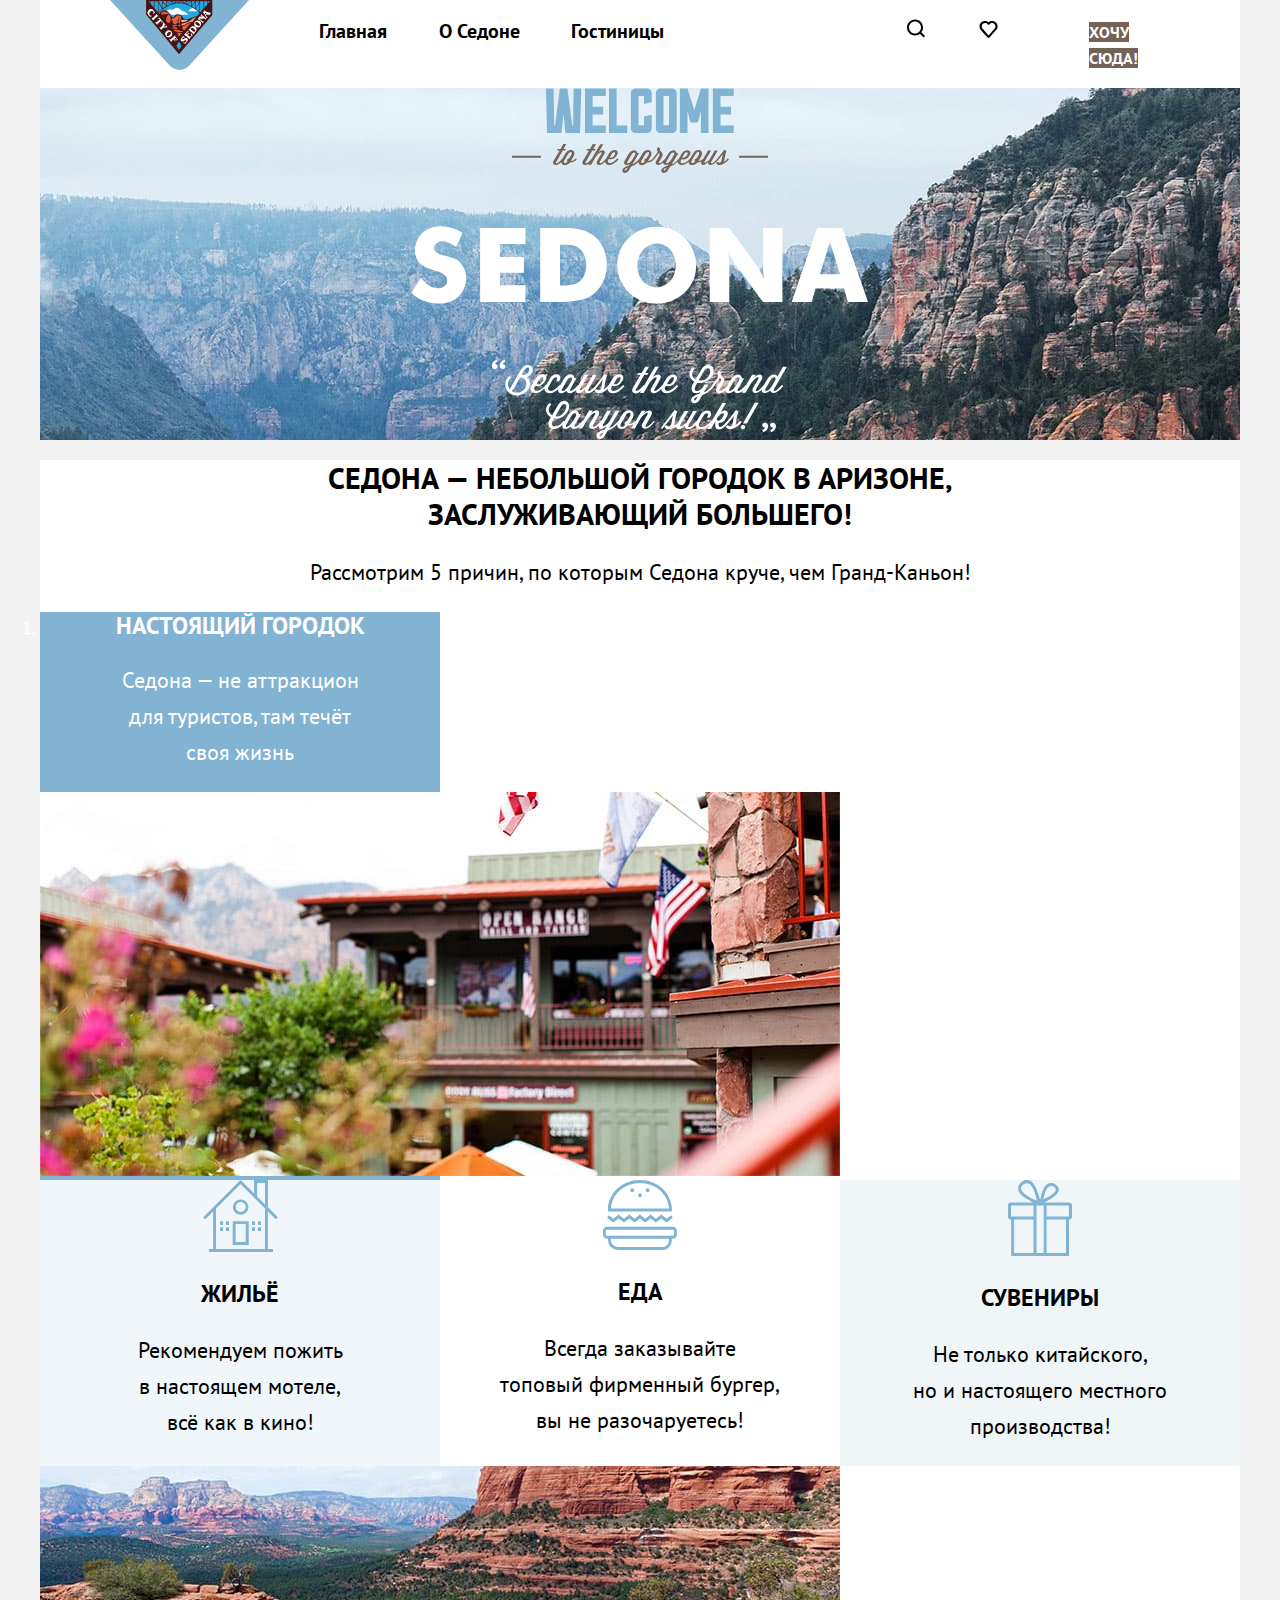
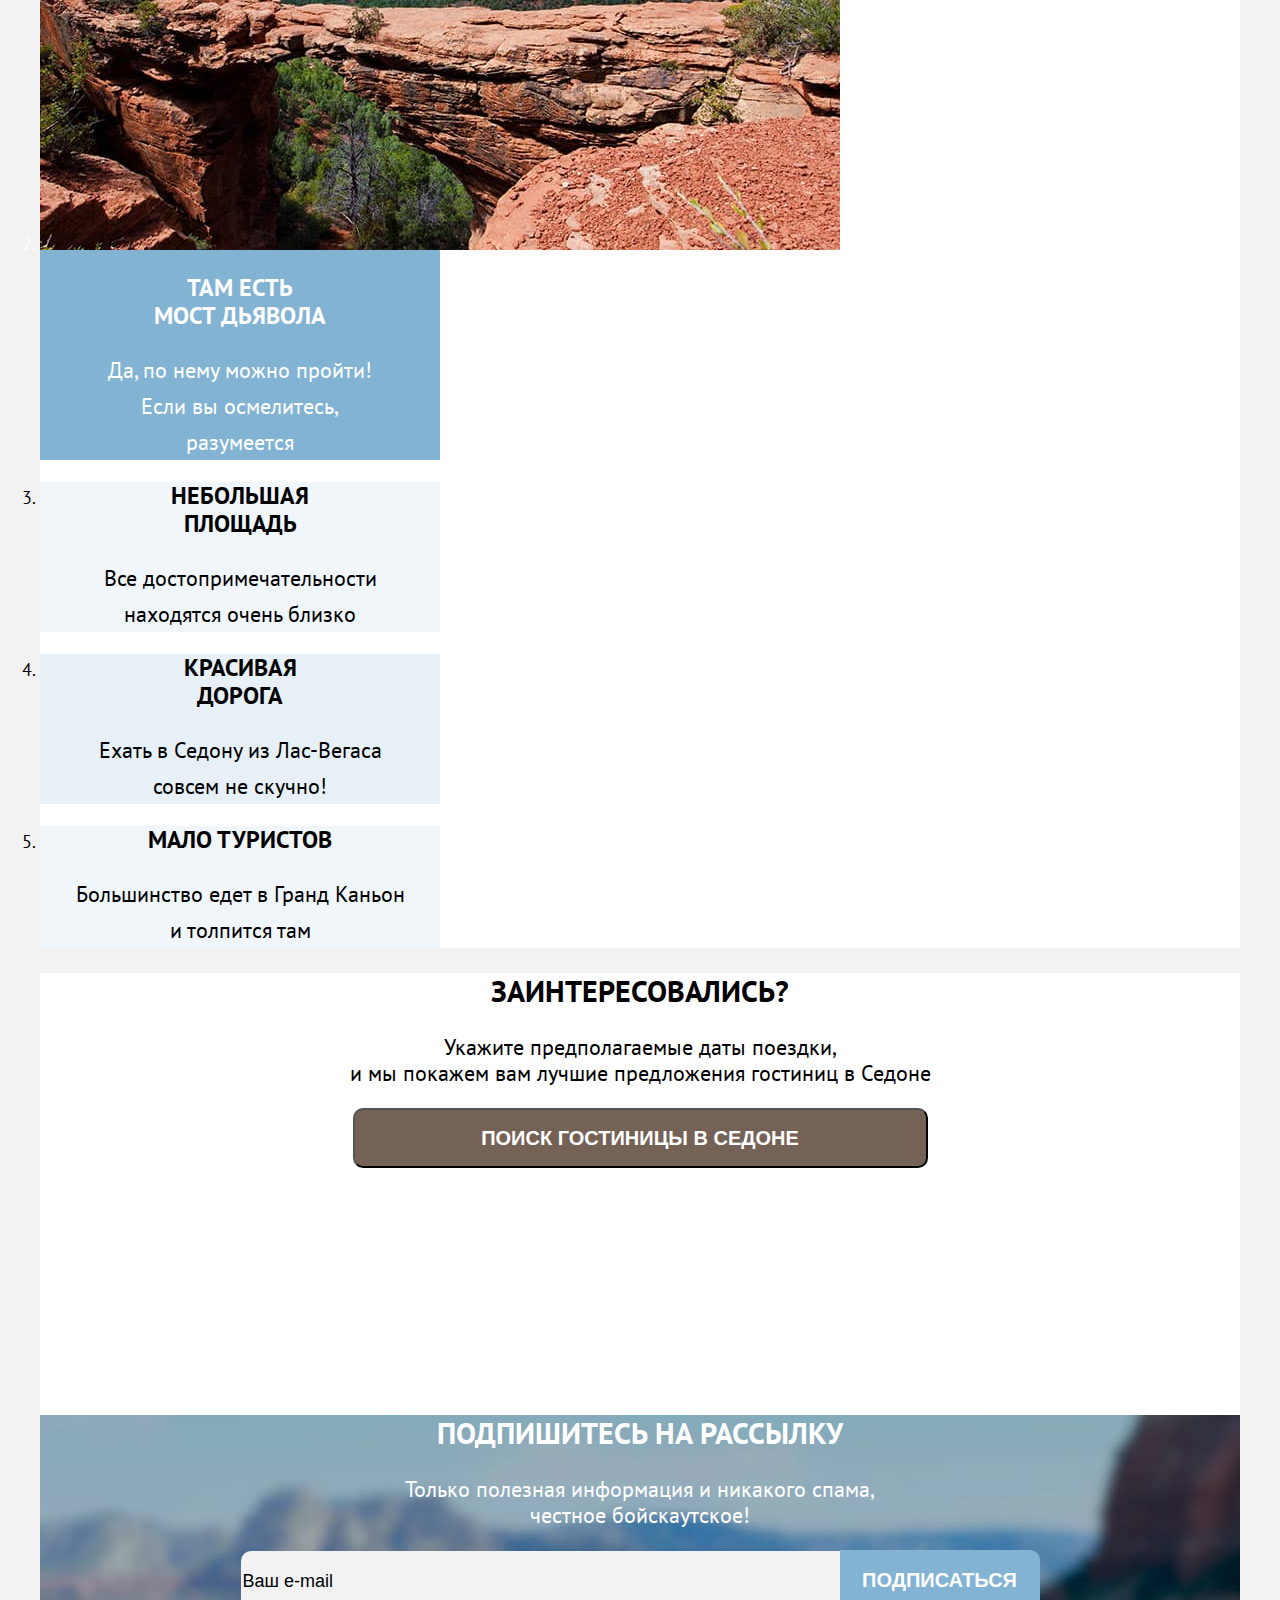
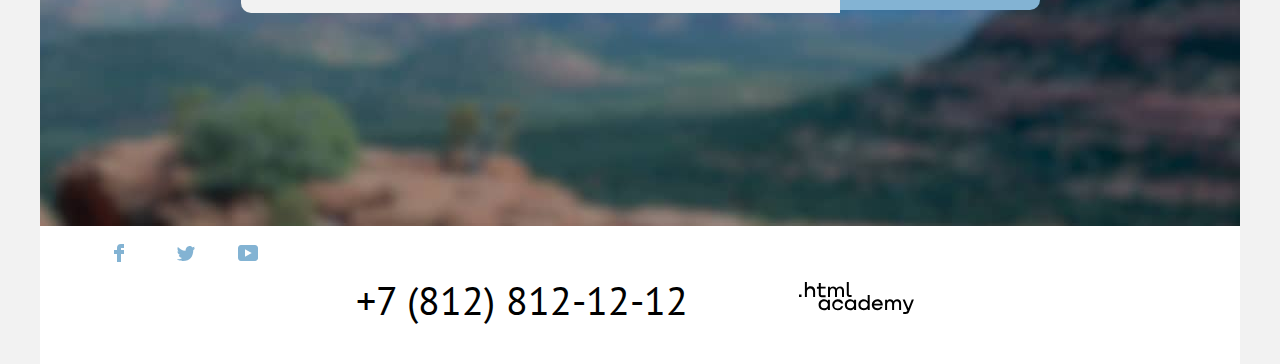
==== commit 843db7d2: "Merge pull request #7 from Bolschakova/master" ====
--- a/index.html
+++ b/index.html
@@ -10,7 +10,9 @@
 <body>
   <header class="page-header">
     <nav class="navigation">
-      <img src="images/cap/logo.svg" alt="Город Седона." width="139" height="70">
+      <div class="logo">
+        <img src="images/cap/logo.svg" alt="Город Седона." width="139" height="70">
+      </div>
       <ul class="navigation-list">
         <li class="navigation-item">
           <a class="navigation-link" href="#">Главная</a>
@@ -58,49 +60,49 @@
         alt="Приглашение в город на фоне скалистого пейзажа.">
     </div>
     <section class="preview">
-    <h1>Седона — небольшой городок в Аризоне,<br>заслуживающий большего!</h1>
-    <p>Рассмотрим 5 причин, по которым Седона круче, чем Гранд-Каньон!</p>
-    <ol class="blocks">
-      <li class="block1">
-        <h2>Настоящий городок</h2>
-        <p>Седона — не аттракцион<br> для туристов, там течёт<br>своя жизнь</p>
-        <img src="images/prime/photo-street.jpg" width="800" height="384" alt="Фасад домов.">
-        <ul class="mini-block">
-          <li class="mini1">
-            <img src="images/prime/icon-mini1.svg" width="75" height="72" alt="Дом.">
-            <h3>Жильё</h3>
-            <p>Рекомендуем пожить<br>в настоящем мотеле,<br>всё как в кино!</p>
-          </li>
-          <li class="mini2">
-            <img src="images/prime/icon-mini2.svg" width="74" height="70" alt="Бургер.">
-            <h3>Еда</h3>
-            <p>Всегда заказывайте<br>топовый фирменный бургер,<br> вы не разочаруетесь!</p>
-          </li>
-          <li class="mini3">
-            <img src="images/prime/icon-mini3.svg" width="64" height="76" alt="Перевязанная коробка.">
-            <h3>Сувениры</h3>
-            <p>Не только китайского,<br>но и настоящего местного<br>производства!</p>
-          </li>
-        </ul>
-      </li>
-      <li class="block2">
-        <img src="images/prime/photo-rocks.jpg" width="800" height="384" alt="Скалы каньона.">
-        <h2>Там есть<br>мост дьявола</h2>
-        <p>Да, по нему можно пройти!<br> Если вы осмелитесь,<br> разумеется</p>
-      </li>
-      <li class="block3">
-        <h2>Небольшая<br>площадь</h2>
-        <p>Все достопримечательности<br>находятся очень близко</p>
-      </li>
-      <li class="block4">
-        <h2>Красивая<br>дорога</h2>
-        <p>Ехать в Седону из Лас-Вегаса<br>совсем не скучно!</p>
-      </li>
-      <li class="block5">
-        <h2>Мало туристов</h2>
-        <p>Большинство едет в Гранд Каньон<br>и толпится там</p>
-      </li>
-    </ol>
+      <h1>Седона — небольшой городок в Аризоне,<br>заслуживающий большего!</h1>
+      <p>Рассмотрим 5 причин, по которым Седона круче, чем Гранд-Каньон!</p>
+      <ol class="blocks">
+        <li class="block1">
+          <h2>Настоящий городок</h2>
+          <p>Седона — не аттракцион<br> для туристов, там течёт<br>своя жизнь</p>
+          <img src="images/prime/photo-street.jpg" width="800" height="384" alt="Фасад домов.">
+          <ul class="mini-block">
+            <li class="mini1">
+              <img src="images/prime/icon-mini1.svg" width="75" height="72" alt="Дом.">
+              <h3>Жильё</h3>
+              <p>Рекомендуем пожить<br>в настоящем мотеле,<br>всё как в кино!</p>
+            </li>
+            <li class="mini2">
+              <img src="images/prime/icon-mini2.svg" width="74" height="70" alt="Бургер.">
+              <h3>Еда</h3>
+              <p>Всегда заказывайте<br>топовый фирменный бургер,<br> вы не разочаруетесь!</p>
+            </li>
+            <li class="mini3">
+              <img src="images/prime/icon-mini3.svg" width="64" height="76" alt="Перевязанная коробка.">
+              <h3>Сувениры</h3>
+              <p>Не только китайского,<br>но и настоящего местного<br>производства!</p>
+            </li>
+          </ul>
+        </li>
+        <li class="block2">
+          <img src="images/prime/photo-rocks.jpg" width="800" height="384" alt="Скалы каньона.">
+          <h2>Там есть<br>мост дьявола</h2>
+          <p>Да, по нему можно пройти!<br> Если вы осмелитесь,<br> разумеется</p>
+        </li>
+        <li class="block3">
+          <h2>Небольшая<br>площадь</h2>
+          <p>Все достопримечательности<br>находятся очень близко</p>
+        </li>
+        <li class="block4">
+          <h2>Красивая<br>дорога</h2>
+          <p>Ехать в Седону из Лас-Вегаса<br>совсем не скучно!</p>
+        </li>
+        <li class="block5">
+          <h2>Мало туристов</h2>
+          <p>Большинство едет в Гранд Каньон<br>и толпится там</p>
+        </li>
+      </ol>
     </section>
     <section class="demand">
       <h2>Заинтересовались?</h2>
@@ -108,48 +110,53 @@
       <button class="button order-button" type="button">ПОИСК ГОСТИНИЦЫ В СЕДОНЕ</button>
     </section>
   </main>
+
   <footer class="page-footer">
     <div class="footer">
-      <h2>Подпишитесь на рассылку</h2>
-      <p>Только полезная информация и никакого спама,<br>честное бойскаутское!</p>
-      <form class="appointment-form" action="https://echo.htmlacademy.ru/" method="post">
-        <label for="e-mail">
-          <input id="e-mail" type="text" placeholder="Ваш e-mail">
-        </label>
-        <button class="button" type="submit">Подписаться</button>
-      </form>
+      <div class="registration">
+        <h2>Подпишитесь на рассылку</h2>
+        <p>Только полезная информация и никакого спама,<br>честное бойскаутское!</p>
+        <form class="appointment-form" action="https://echo.htmlacademy.ru/" method="post">
+          <label for="e-mail">
+            <input id="e-mail" type="text" placeholder="Ваш e-mail">
+          </label>
+          <button class="button" type="submit">Подписаться</button>
+        </form>
+      </div>
     </div>
-    <ul class="footer-social-list">
-      <li class="footer-social-item">
-        <a class="button-fasebook" href="https://www.fasebook.com/htmlacademy">
-          <svg width="10" height="18" fill="none" xmlns="http://www.w3.org/2000/svg">
-            <path d="M7 0a4 4 0 0 0-4 4v2H0v4h3v8h4v-8h3V6H7V4h3V0H7Z" fill="#83B3D3" /></svg>
-          <span class="visually-hidden">Facebook.</span>
-        </a>
-      </li>
-      <li class="footer-social-item">
-        <a class="button-twitter" href="https://twitter.com/htmlacademy_ru">
-          <svg width="18" height="15" viewBox="0 0 18 15" fill="none" xmlns="http://www.w3.org/2000/svg">
-            <path
-              d="M11.6 0.200056C13.4 -0.299944 14.8 0.500056 15.4 1.40006C16.1 1.20006 16.8 0.900056 17.5 0.700056C17.5 1.60006 16.9 2.20006 16.6 2.50006C17.3 2.60006 18 1.90006 18 1.90006C17.8 2.90006 16.9 3.70006 16.3 3.90006C16.1 10.7001 13 15.1001 5.7 15.0001C5.1 15.0001 5.8 15.0001 5.2 15.0001C4.8 15.0001 0.8 14.5001 0 13.1001C2.4 13.3001 4.1 12.7001 5 11.9001C4 11.6001 2.1 11.5001 1.8 9.00006C2.2 9.10006 2.4 9.20006 3.1 9.10006C1.8 8.30006 0.4 7.50006 0.5 5.30006C0.8 5.60006 1.6 5.80006 1.9 5.80006C1.1 5.60006 -0.2 2.50006 0.9 0.900056C2.8 2.80006 4.9 4.50006 8.5 4.70006C8.7 2.30006 9.7 0.800056 11.6 0.200056Z"
-              fill="#83B3D3" />
-          </svg>
-          <span class="visually-hidden">Twitter.</span>
-        </a>
-      </li>
-      <li class="footer-social-item">
-        <a class="button-youtube" href="https://www.youtube.com/c/HTMLAcademyRUS">
-          <svg width="20" height="16" viewBox="0 0 20 16" fill="none" xmlns="http://www.w3.org/2000/svg">
-            <path
-              d="M17 0H2.9C1.2 0 0 1.5 0 3.2V12.7C0 14.5 1.2 16 2.9 16H17.2C18.7 16 20.1 14.5 20.1 12.8V3.2C19.9 1.5 18.7 0 17 0ZM7 11.8V4.2L13.7 8L7 11.8Z"
-              fill="#83B3D3" />
-          </svg>
-          <span class="visually-hidden">Youtube.</span>
-        </a>
-      </li>
-    </ul>
-    <a class="footer-contacts-address-phone" href="tel:+78128121212">+7 (812) 812-12-12</a>
-    <img class="footer-logo" src="images/bottom/logo-htmlacademy.svg" alt="htmlacademy.">
+    <div class="footer-social">
+      <ul class="footer-social-list">
+        <li class="footer-social-item">
+          <a class="button-fasebook" href="https://www.fasebook.com/htmlacademy">
+            <svg width="10" height="18" fill="none" xmlns="http://www.w3.org/2000/svg">
+              <path d="M7 0a4 4 0 0 0-4 4v2H0v4h3v8h4v-8h3V6H7V4h3V0H7Z" fill="#83B3D3" /></svg>
+            <span class="visually-hidden">Facebook.</span>
+          </a>
+        </li>
+        <li class="footer-social-item">
+          <a class="button-twitter" href="https://twitter.com/htmlacademy_ru">
+            <svg width="18" height="15" viewBox="0 0 18 15" fill="none" xmlns="http://www.w3.org/2000/svg">
+              <path
+                d="M11.6 0.200056C13.4 -0.299944 14.8 0.500056 15.4 1.40006C16.1 1.20006 16.8 0.900056 17.5 0.700056C17.5 1.60006 16.9 2.20006 16.6 2.50006C17.3 2.60006 18 1.90006 18 1.90006C17.8 2.90006 16.9 3.70006 16.3 3.90006C16.1 10.7001 13 15.1001 5.7 15.0001C5.1 15.0001 5.8 15.0001 5.2 15.0001C4.8 15.0001 0.8 14.5001 0 13.1001C2.4 13.3001 4.1 12.7001 5 11.9001C4 11.6001 2.1 11.5001 1.8 9.00006C2.2 9.10006 2.4 9.20006 3.1 9.10006C1.8 8.30006 0.4 7.50006 0.5 5.30006C0.8 5.60006 1.6 5.80006 1.9 5.80006C1.1 5.60006 -0.2 2.50006 0.9 0.900056C2.8 2.80006 4.9 4.50006 8.5 4.70006C8.7 2.30006 9.7 0.800056 11.6 0.200056Z"
+                fill="#83B3D3" />
+            </svg>
+            <span class="visually-hidden">Twitter.</span>
+          </a>
+        </li>
+        <li class="footer-social-item">
+          <a class="button-youtube" href="https://www.youtube.com/c/HTMLAcademyRUS">
+            <svg width="20" height="16" viewBox="0 0 20 16" fill="none" xmlns="http://www.w3.org/2000/svg">
+              <path
+                d="M17 0H2.9C1.2 0 0 1.5 0 3.2V12.7C0 14.5 1.2 16 2.9 16H17.2C18.7 16 20.1 14.5 20.1 12.8V3.2C19.9 1.5 18.7 0 17 0ZM7 11.8V4.2L13.7 8L7 11.8Z"
+                fill="#83B3D3" />
+            </svg>
+            <span class="visually-hidden">Youtube.</span>
+          </a>
+        </li>
+      </ul>
+      <a class="footer-contacts-address-phone" href="tel:+78128121212">+7 (812) 812-12-12</a>
+      <img class="footer-logo" src="images/bottom/logo-htmlacademy.svg" alt="htmlacademy.">
+    </div>
   </footer>
 </body>
 
--- a/styles/styles.css
+++ b/styles/styles.css
@@ -14,110 +14,305 @@
   font-display: swap;
 }
 
+html {
+  height: 100%;
+}
+
 body {
-  font-family:"PT Sans", sans-serif;
+  font-family: "PT Sans", sans-serif;
   font-size: 18px;
   line-height: 21px;
-  background-color:#F2F2F2;
-  color:#000000 ;
+  display: flex;
+  flex-direction: column;
+  min-height: 100%;
+  background-color: #F2F2F2;
+  color: #000000;
   margin: 0;
-
-}
-.page-header{
+}
+
+/* Шапка*/
+
+.page-header {
   background-color: #ffffff;
-}
-.decor{
+  width: 1200px;
+  margin: 0 auto;
+}
+
+.page-header .visually-hidden {
+  visibility: hidden;
+}
+
+.navigation {
+  display: flex;
+  width: 1060px;
+  margin: 0 auto;
+}
+
+.logo {
+  display: block
+}
+
+.navigation-list {
+  display: flex;
+  flex-direction: row;
+  justify-content: space-between;
+  align-items: flex-start;
+  list-style-type: none;
+  width: 345px;
+  margin-left: 30px;
+}
+
+.navigation-user {
+  display: flex;
+  flex-direction: row;
+  justify-content: space-between;
+  align-items: flex-start;
+  list-style-type: none;
+  width: 264px;
+  margin-left: auto;
+}
+
+.navigation-item {
+  font-weight: 700;
+  font-size: 20px;
+  line-height: 26px;
+}
+
+.navigation-item .button {
+  width: 160px;
+  height: 37px;
+  background-color: #756257;
+  color: #ffffff;
+  font-weight: 700;
+  font-size: 16px;
+  line-height: 20px;
+  text-align: center;
+  text-transform: uppercase;
+
+}
+
+.navigation-link {
+  color: inherit;
+  text-decoration: none;
+}
+
+/*Картинка*/
+
+.decor {
   background-image: url(/images/prime/photo-under-text.jpg);
   background-size: 100% auto;
   background-repeat: no-repeat;
-
-}
-.page-header .visually-hidden{
-  visibility: hidden;
-}
-.navigation ul{
+  width: 1200px;
+  margin: 0 auto;
+}
+
+.decor img {
   display: block;
-  list-style-type: disc;
-  margin-block-start:  0;
+  width: 458px;
+  margin-left: 371px;
+  margin-right: 371px;
+}
+
+/*Главная*/
+
+main-invitation {
+  flex-grow: 1;
+}
+
+.preview {
+  background-color: #ffffff;
+  width: 1200px;
+  margin: 0 auto;
+
+}
+
+.preview h1 {
+  font-weight: 700;
+  font-size: 30px;
+  line-height: 36px;
+  text-transform: uppercase;
+  text-align: center;
+}
+
+.preview p {
+  font-size: 22px;
+  line-height: 36px;
+  text-align: center;
+}
+
+/* Причины*/
+
+.blocks {
+  display: block;
+  width: 1200px;
+  margin: 0 auto;
+  padding-inline-start: 0;
   margin-block-end: 0;
+  margin-block-start: 0;
+}
+
+.block1 {
+  width: 400px;
+  margin-right: 800px;
+  color: #ffffff;
+  background-color: #83B3D3;
+}
+
+.mini-block {
+  display: flex;
+  flex-direction: row;
+  justify-content: space-between;
+  align-content: flex-start;
+  width: 1200px;
+  color: #000000;
+  background-color: #ffffff;
+  text-align: center;
+  text-transform: none;
+  list-style-type: none;
   padding-inline-start: 0;
-}
-.navigation-item{
+  margin-block-end: 0;
+  margin-block-start: 0;
+}
+
+.mini-block .mini1 {
+  width: 400px;
+  margin-left: 0;
+  background-color: rgba(131, 179, 211, 0.12);
+}
+
+.mini-block .mini3 {
+  width: 400px;
+  margin-right: 0;
+  background-color: rgba(134, 173, 199, 0.12);
+}
+
+.mini-block h3 {
+  font-weight: 700;
+  font-size: 24px;
+  line-height: 28px;
+  text-transform: uppercase;
+}
+
+.block2 {
+  width: 400px;
+  color: #ffffff;
+  background-color: #83B3D3;
+}
+
+.block3 {
+  width: 400px;
+  color: #000000;
+  background-color: rgba(131, 179, 211, 0.12);
+}
+
+.block4 {
+  width: 400px;
+  color: #000000;
+  background-color: rgba(131, 179, 211, 0.2);
+}
+
+.block5 {
+  width: 400px;
+  color: #000000;
+  background-color: rgba(131, 179, 211, 0.12);
+}
+
+.blocks h2 {
+  font-weight: 700;
+  font-size: 24px;
+  line-height: 28px;
+  text-transform: uppercase;
+  text-align: center;
+}
+
+.demand {
+  display: block;
+  width: 1200px;
+  height: 417px;
+  margin: 0 auto;
+  background-color: #ffffff;
+  color: #000000;
+  text-align: center;
+  text-transform: none;
+}
+
+.demand h2 {
+  font-weight: 700;
+  font-size: 30px;
+  line-height: 36px;
+  text-align: center;
+  text-transform: uppercase;
+}
+
+.demand p {
+  font-size: 22px;
+  line-height: 26px;
+}
+
+.demand button {
+  width: 575px;
+  height: 60px;
+  background: #756257;
+  color: #ffffff;
+  border-radius: 10px;
   font-weight: 700;
   font-size: 20px;
-  line-height: 26px;
-}
-
-.navigation-item .button{
-  width: 160px;
-  height: 37px;
-  background-color: #756257;
-  color: #ffffff;
-  font-weight: 700;
-  font-size: 16px;
-  line-height: 20px;
-  text-align: center;
-  text-transform: uppercase;
-}
-
-.navigation-link{
-  color:inherit;
-  text-decoration: none;
-}
-
-.main-inner{
+  line-height: 36px;
+  margin-left: 312px;
+  margin-right: 312px;
+
+}
+
+/*каталог-фильтр*/
+
+.main-inner {
   background-color: #ffffff;
   background-image: url(/images/hotels/catalog-background.jpg);
   background-size: 100% auto;
   background-repeat: no-repeat;
-}
-
-.inner-header ul{
-  display: block;
-  list-style-type: disc;
-  margin-block-end: 0;
-  margin-block-start: 0;
-  padding-inline-start: 0;
-}
-.preview h1{
-  font-weight: 700;
-  font-size: 30px;
-  line-height: 36px;
-  text-transform: uppercase;
-}
-.inner-header h1{
+  width: 1200px;
+  margin: 0 auto;
+}
+
+.inner-header h1 {
   font-weight: 700;
   font-size: 60px;
   line-height: 78px;
-}
-.preview p{
-  font-size: 22px;
-  line-height: 36px;
-}
-.catalog-filter-housing{
-    color:#ffffff
-}
-.catalog-filter-housing ul{
-  display: block;
-  list-style-type: disc;
-  margin-block-start: 0;
-  margin-block-end: 0;
-  padding-inline-start: 0;
-}
-.catalog-filter-housing h2{
-  visibility: hidden;
-}
-.catalog-filter-housing h3{
-  font-weight: 700;
-  font-size: 20px;
-  line-height: 26px;
-}
-.filter-item{
+  margin-left: 72px;
+  margin-right: 601px;
+  color: #ffffff;
+}
+
+.inner-header ul {
+  display: flex;
+  flex-direction: row;
+  justify-content: space-around;
+  align-content: flex-end;
+  list-style-type: none;
+  width: 130px;
+  margin-left: 72px;
+  margin-right: auto;
+  color: #ffffff;
+}
+
+.catalog-filter {
+  display: flex;
+  flex-direction: row;
+  justify-content: space-between;
+  align-content: space-between;
+  width: 1056px;
+  margin-left: 72px;
+  margin-right: 72px;
+  color: #ffffff
+}
+
+.filter-item {
   font-size: 18px;
   line-height: 23px;
 }
-.format{
-  width: 144px;
+
+.format {
+  width: 143px;
   height: 48px;
   font-size: 18px;
   line-height: 23px;
@@ -126,144 +321,67 @@
   border-radius: 4px;
 }
 
-.catalog-filter-housing button{
+.catalog-filter-housing button {
   width: 160px;
   height: 48px;
   border: transparent;
   border-radius: 4px;
   background-color: #83B3D3;
-  color:#ffffff;
+  color: #ffffff;
   text-transform: uppercase;
   font-weight: 700;
   font-size: 16px;
   line-height: 21px;
 }
+
+.catalog-filter-housing h2 {
+  visibility: hidden;
+}
+
+.catalog-filter-housing h3 {
+  font-weight: 700;
+  font-size: 20px;
+  line-height: 26px;
+}
+
 .catalog-filter-housing .visually-hidden {
-  background-color:transparent;
+  background-color: transparent;
   border: transparent;
   text-transform: none;
 }
 
-.blocks{
-  display: block;
-  list-style-type: disc;
-  margin-block-start: 0;
-  margin-block-end: 0;
-  padding-inline-start: 0;
-  text-align: center;
-}
-.block1{
-  color:#ffffff;
-  background-color:#83B3D3 ;
-}
-.block2{
-  color:#ffffff;
-  background-color:#83B3D3 ;
-
-}
-.block3{
-  color: #000000;
-  background-color: rgba(131, 179, 211, 0.12);
-
-
-}
-.block4{
-  color:#000000;
-  background-color: rgba(131, 179, 211, 0.2);
-}
-
-.block5{
-  color:#000000;
-  background-color: rgba(131, 179, 211, 0.12);
-}
-
-.blocks h2{
-  font-weight: 700;
-  font-size: 24px;
-  line-height: 28px;
-  text-transform: uppercase;
-}
-
-
-.mini-block{
-  color:#000000;
-  background-color:#ffffff;
-  text-align: center;
-  text-transform: none;
-}
-
-.mini-block .mini1{
-  background-color:rgba(131, 179, 211, 0.12);
-}
-
-.mini-block .mini3{
-  background-color:rgba(134, 173, 199, 0.12);
-}
-
-.mini-block h3{
-  font-weight: 700;
-  font-size: 24px;
-  line-height: 28px;
-  text-transform: uppercase;
-}
-
-.demand{
+/* каталог-сортировка*/
+
+.pages {
   background-color: #ffffff;
-  color:#000000;
-  text-align: center;
-  text-transform: none;
-}
-
-.demand h2{
+  color: #000000;
+}
+
+.sorting {
+  display: flex;
+  justify-content: space-between;
+  align-content: space-between;
+  width: 1056px;
+  margin-left: 72px;
+  margin-right: 72px;
+}
+
+.pages h2 {
   font-weight: 700;
   font-size: 30px;
-  line-height: 36px;
-  text-align: center;
-  text-transform: uppercase;
-}
-
-.demand p{
-  font-size: 22px;
-  line-height: 26px;
-}
-
-.demand button{
-  width: 575px;
-  height: 60px;
-  background: #756257;
-  color: #ffffff;
-  border-radius: 10px;
-  font-weight: 700;
-  font-size: 20px;
-  line-height: 36px;
-}
-
-.pages{
-  background-color: #ffffff;
-  color: #000000;
-}
-
-.pages h2{
- font-weight: 700;
- font-size: 30px;
- line-height: 39px;
-}
-
-.pages p{
+  line-height: 39px;
+  margin-right: 192px;
+  text-align: left;
+
+}
+
+.pages p {
   font-size: 18px;
   line-height: 23px;
   color: #333333;
 }
-.pages .button {
-  width: 48px;
-  height: 48px;
-  border: 2px solid #E6E6E6;
-  box-sizing: border-box;
-  border-radius: 4px;
-  text-align: center;
-}
-
-.select1-control{
+
+.select1-control {
   width: 287px;
   height: 48px;
   border: 2px solid #E6E6E6;
@@ -273,35 +391,59 @@
   line-height: 23px;
   text-align: center;
   text-transform: none;
-  min-height: 0;
-
-}
-.housing-list{
-  display: block;
-  list-style-type: disc;
-  margin-block-start: 0;
-  margin-block-end: 0;
-  padding-inline-start: 0;
-}
-.housing-cards{
+  margin-right: 81px;
+
+}
+
+.picking {
+  width: 160px;
+  height: 48px;
+  margin-right: 0;
+}
+
+.picking .button {
+  width: 48px;
+  height: 48px;
+  margin-left: 8px;
+  border: 2px solid #E6E6E6;
+  box-sizing: border-box;
+  border-radius: 4px;
+  text-align: center;
+}
+
+/* каталог*/
+
+.housing-list {
+  display: flex;
+  flex-wrap: wrap;
+  list-style-type: none;
+  justify-content: flex-start;
+  align-items: flex-start;
+  width: 1056px;
+  margin-left: 72px;
+  margin-right: 72px;
+}
+
+.housing-cards {
+  width: 340px;
   background: #FFFFFF;
-  color:#000000
-}
-
-.housing-cards a{
-  color:inherit;
+  color: #000000
+}
+
+.housing-cards a {
+  color: inherit;
   text-align: left;
   vertical-align: middle;
   text-decoration: none;
 }
 
-.housing-cards h3{
+.housing-cards h3 {
   font-weight: 700;
   font-size: 24px;
   line-height: 31px;
 }
 
-.housing-cards p{
+.housing-cards p {
   font-size: 18px;
   line-height: 23px;
   color: #333333;
@@ -313,7 +455,7 @@
   border: transparent;
   border-radius: 4px;
   background-color: #756257;
-  color:#FFFFFF;
+  color: #FFFFFF;
   font-weight: 700;
   font-size: 16px;
   line-height: 21px;
@@ -321,13 +463,13 @@
   text-transform: uppercase;
 }
 
-.housing-cards .checkbox{
+.housing-cards .checkbox {
   width: 141px;
   height: 37px;
   border-radius: 4px;
   border: transparent;
   background-color: #83B3D3;
-  color:#FFFFFF;
+  color: #FFFFFF;
   font-weight: 700;
   font-size: 16px;
   line-height: 21px;
@@ -335,7 +477,8 @@
   text-transform: uppercase;
   position: static;
 }
-.housing-cards .button-star{
+
+.housing-cards .button-star {
   width: 160px;
   height: 37px;
   background-color: #F2F2F2;
@@ -346,38 +489,48 @@
   text-transform: uppercase;
 }
 
-.addition button{
+/* загрузка*/
+.addition {
+  display: flex;
+  flex-wrap: wrap;
+  flex-direction: row;
+  justify-content: space-between;
+  align-content: center;
+  width: 1056;
+  margin-left: 72px;
+  margin-right: 72px;
+}
+
+.addition button {
   width: 620px;
   height: 60px;
+  margin-left: 290px;
+  margin-right: 290px;
   background: #83B3D3;
- border-radius: 4px;
- border: transparent;
- color:#FFFFFF;
- font-weight: 700;
- font-size: 20px;
- line-height: 26px;
- text-align: center;
- text-transform: uppercase;
-}
-.pagination{
-  display: block;
-  list-style-type: disc;
-  margin-block-start: 0;
-  margin-block-end: 0;
-  padding-inline-start: 0;
-}
-.pagination-link{
+  border-radius: 4px;
+  border: transparent;
+  color: #FFFFFF;
+  font-weight: 700;
+  font-size: 20px;
+  line-height: 26px;
+  text-align: center;
+  text-transform: uppercase;
+}
+
+/* страницы*/
+
+.pagination-link {
   width: 50px;
   height: 50px;
   border-radius: 4px;
   border: transparent;
   background-color: #83B3D3;
-  color:#FFFFFF;
-  text-align: center;
-  text-transform: uppercase;
-}
-
-.select2-control{
+  color: #FFFFFF;
+  text-align: center;
+  text-transform: uppercase;
+}
+
+.select2-control {
   width: 160px;
   height: 48px;
   border: 2px solid #E6E6E6;
@@ -389,21 +542,35 @@
   text-transform: uppercase;
 }
 
+/*--Подвал---*/
+
 .page-footer {
+  width: 1200px;
+  margin: 0 auto;
   background-color: #ffffff;
   color: #000000;
   text-align: center;
   text-transform: none;
 }
 
-.footer{
-  color:#ffffff;
+.footer {
+  width: 1200px;
+  height: 411px;
+  color: #ffffff;
   background-image: url(/images/bottom/background-footer.jpg);
   background-size: 100% auto;
   background-repeat: no-repeat;
 }
 
-.footer h2{
+.registration {
+  width: 800px;
+  height: 417px;
+  margin-left: 200px;
+  margin-right: 200px;
+
+}
+
+.footer h2 {
   font-weight: 700;
   font-size: 30px;
   line-height: 36px;
@@ -411,28 +578,29 @@
   text-transform: uppercase;
 }
 
-.footer p{
+.footer p {
   font-size: 22px;
   line-height: 26px;
   text-align: center;
 }
 
-.appointment-form input{
- width: 600px;
- height:60px ;
- background: #F2F2F2;
- border-radius: 10px 0px 0px 10px;
- border: transparent;
-
-}
-
-input::placeholder{
+.appointment-form input {
+  width: 595px;
+  height: 60px;
+  background: #F2F2F2;
+  border-radius: 10px 0px 0px 10px;
+  border: transparent;
+  margin-right: 0px;
+
+}
+
+input::placeholder {
   color: #000000;
   font-size: 18px;
   line-height: 26px;
 }
 
-.appointment-form button{
+.appointment-form button {
   width: 200px;
   height: 60px;
   background: #83B3D3;
@@ -441,19 +609,33 @@
   font-weight: 700;
   font-size: 20px;
   line-height: 26px;
-  color:#ffffff;
-  text-transform: uppercase;
-
-}
-.footer-social-list{
-  display:block;
-  list-style-type: disc;
-  margin-block-start: 0;
-  margin-block-end: 0;
-  padding-inline-start: 0;
-}
-.page-footer a{
-  color:inherit;
+  color: #ffffff;
+  text-transform: uppercase;
+  margin-left: -5px;
+
+}
+
+.footer-social {
+  width: 1200px;
+  height: 120px;
+  margin: 0 auto;
+
+
+}
+
+.footer-social-list {
+  display: flex;
+  justify-content: space-between;
+  align-items: flex-start;
+  width: 107px;
+  height: 18px;
+  margin-left: 0;
+  margin-right: 61px;
+  list-style-type: none;
+}
+
+.page-footer a {
+  color: inherit;
   text-decoration: none;
 }
 
@@ -462,14 +644,20 @@
 
 }
 
-.footer-contacts-address-phone{
+.footer-contacts-address-phone {
+  width: 720px;
+  height: 50px;
   font-size: 40px;
   line-height: 40px;
-
-}
-
-.footer-logo{
+  margin-left: 61px;
+  margin-right: 53px;
+
+}
+
+.footer-logo {
   width: 115px;
   height: 33px;
-
-}
+  margin-left: 53px;
+  margin-right: 72px;
+
+}
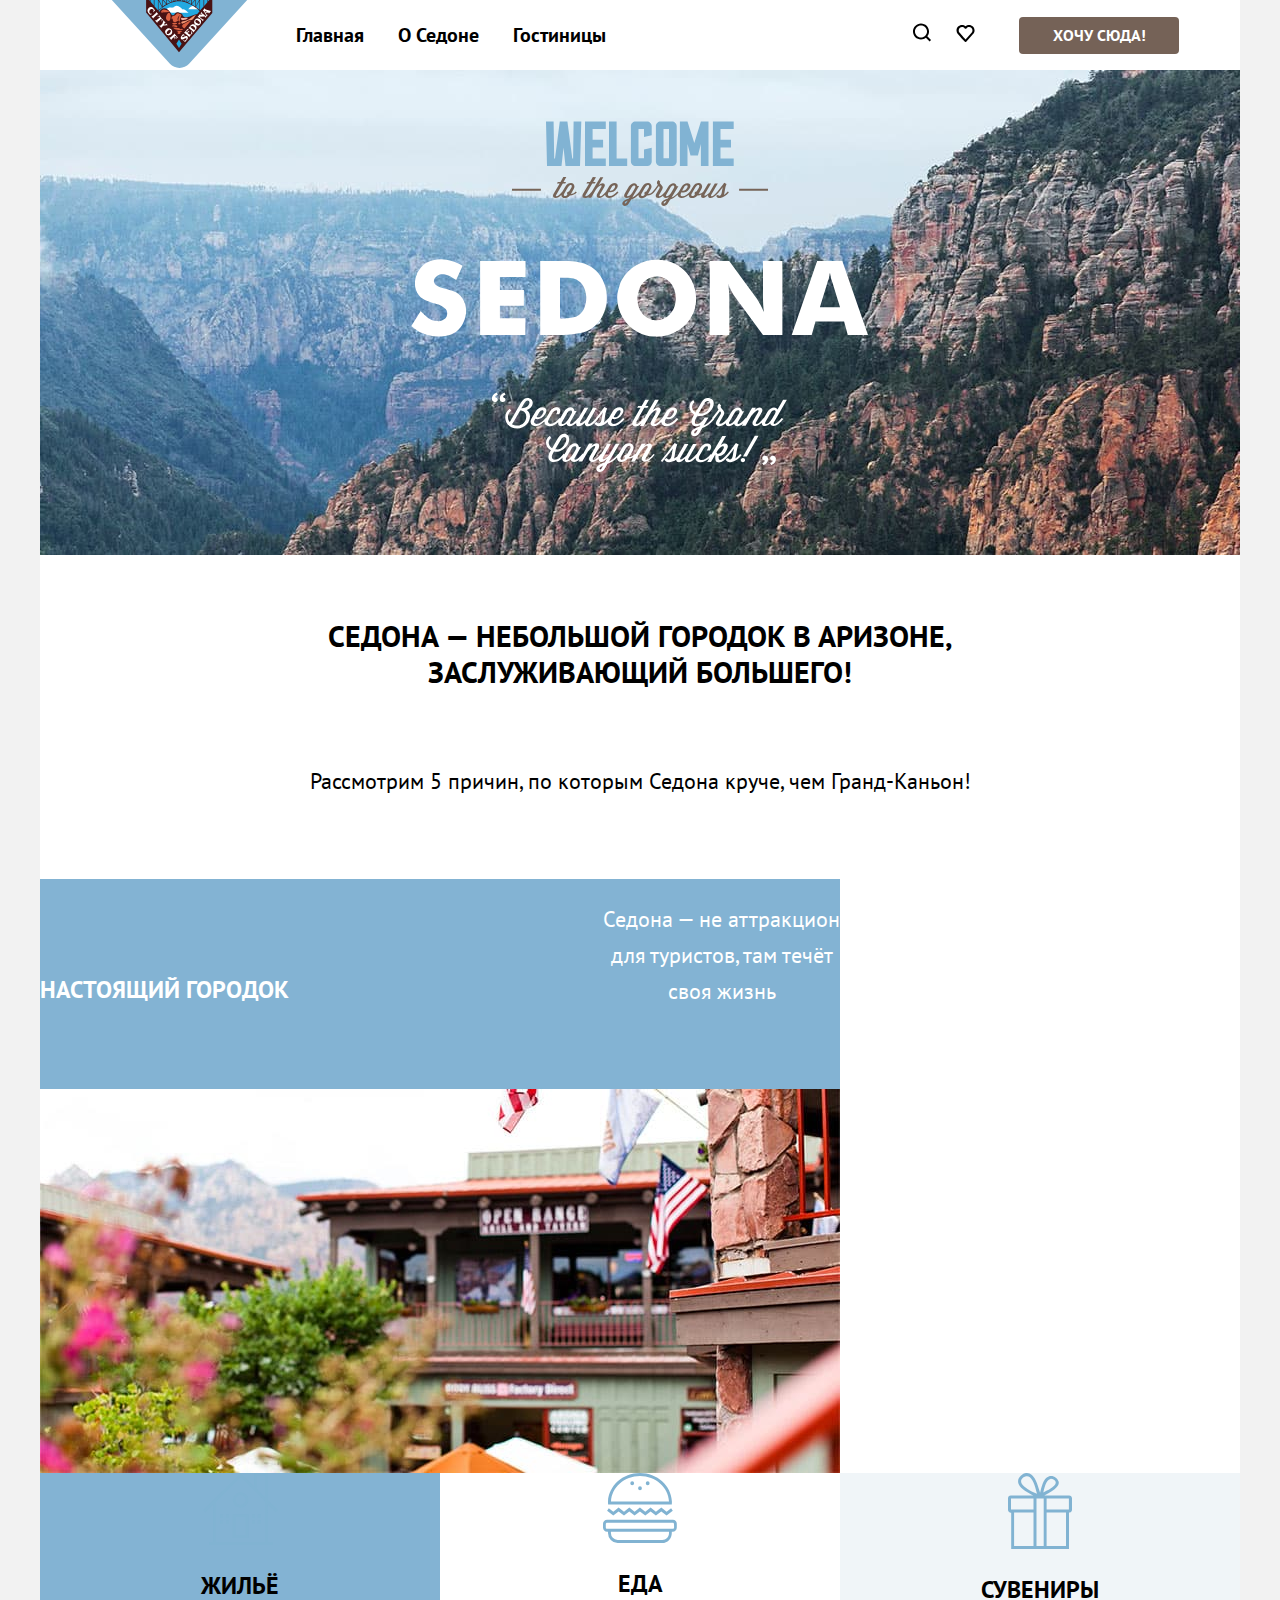
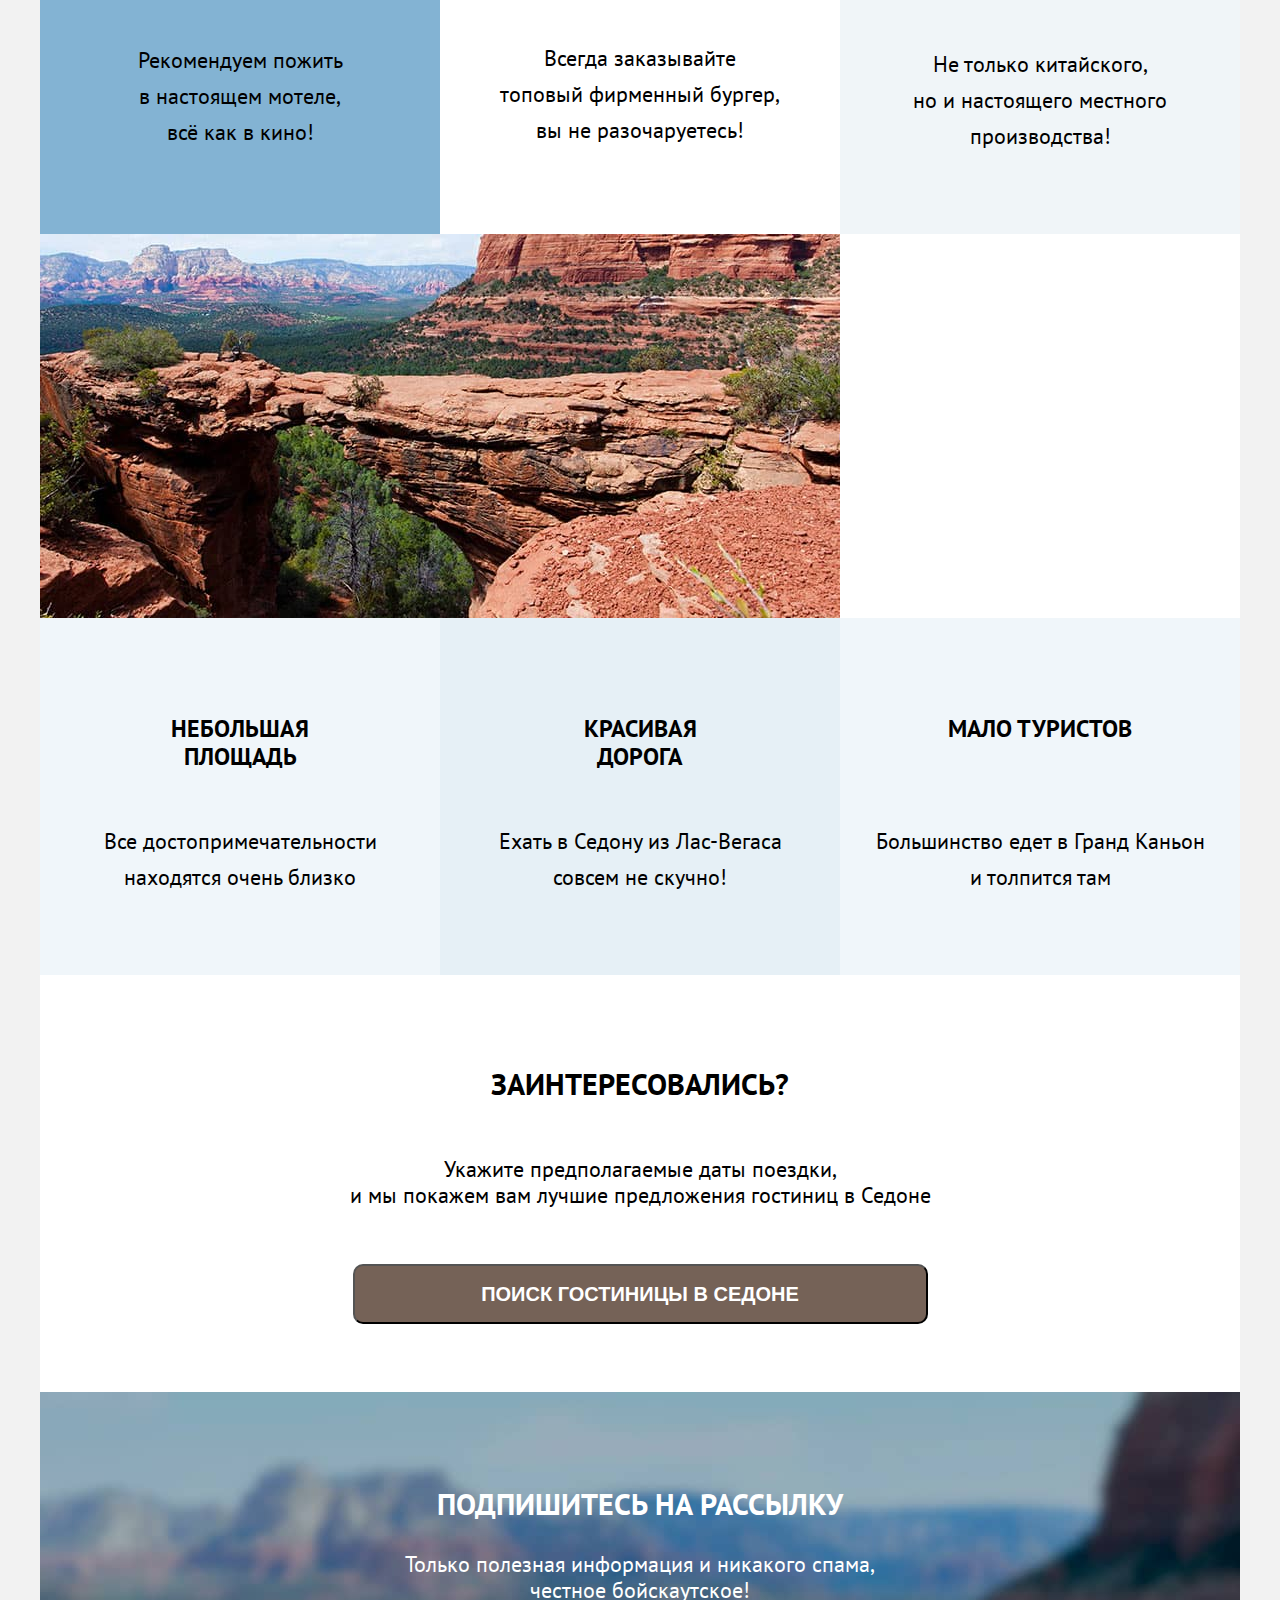
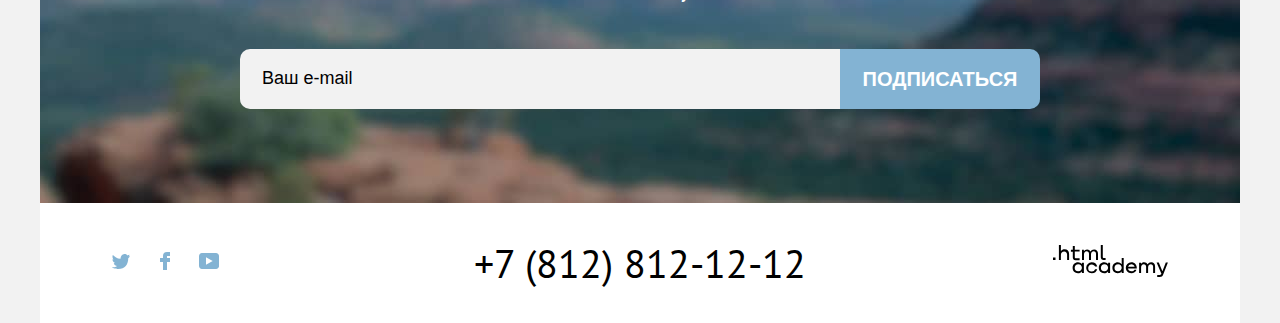
==== commit 1a437fa9: "Флекс сетка на проверку" ====
--- a/index.html
+++ b/index.html
@@ -62,7 +62,7 @@
     <section class="preview">
       <h1>Седона — небольшой городок в Аризоне,<br>заслуживающий большего!</h1>
       <p>Рассмотрим 5 причин, по которым Седона круче, чем Гранд-Каньон!</p>
-      <ol class="blocks">
+      <ol class="blocks ">
         <li class="block1">
           <h2>Настоящий городок</h2>
           <p>Седона — не аттракцион<br> для туристов, там течёт<br>своя жизнь</p>
@@ -90,18 +90,20 @@
           <h2>Там есть<br>мост дьявола</h2>
           <p>Да, по нему можно пройти!<br> Если вы осмелитесь,<br> разумеется</p>
         </li>
-        <li class="block3">
-          <h2>Небольшая<br>площадь</h2>
-          <p>Все достопримечательности<br>находятся очень близко</p>
-        </li>
-        <li class="block4">
-          <h2>Красивая<br>дорога</h2>
-          <p>Ехать в Седону из Лас-Вегаса<br>совсем не скучно!</p>
-        </li>
-        <li class="block5">
-          <h2>Мало туристов</h2>
-          <p>Большинство едет в Гранд Каньон<br>и толпится там</p>
-        </li>
+        <div class="capsule">
+          <li class="block3">
+            <h2>Небольшая<br>площадь</h2>
+            <p>Все достопримечательности<br>находятся очень близко</p>
+          </li>
+          <li class="block4">
+            <h2>Красивая<br>дорога</h2>
+            <p>Ехать в Седону из Лас-Вегаса<br>совсем не скучно!</p>
+          </li>
+          <li class="block5">
+            <h2>Мало туристов</h2>
+            <p>Большинство едет в Гранд Каньон<br>и толпится там</p>
+          </li>
+        </div>
       </ol>
     </section>
     <section class="demand">
@@ -127,13 +129,6 @@
     <div class="footer-social">
       <ul class="footer-social-list">
         <li class="footer-social-item">
-          <a class="button-fasebook" href="https://www.fasebook.com/htmlacademy">
-            <svg width="10" height="18" fill="none" xmlns="http://www.w3.org/2000/svg">
-              <path d="M7 0a4 4 0 0 0-4 4v2H0v4h3v8h4v-8h3V6H7V4h3V0H7Z" fill="#83B3D3" /></svg>
-            <span class="visually-hidden">Facebook.</span>
-          </a>
-        </li>
-        <li class="footer-social-item">
           <a class="button-twitter" href="https://twitter.com/htmlacademy_ru">
             <svg width="18" height="15" viewBox="0 0 18 15" fill="none" xmlns="http://www.w3.org/2000/svg">
               <path
@@ -143,6 +138,14 @@
             <span class="visually-hidden">Twitter.</span>
           </a>
         </li>
+        <li class="footer-social-item">
+          <a class="button-fasebook" href="https://www.fasebook.com/htmlacademy">
+            <svg width="10" height="18" fill="none" xmlns="http://www.w3.org/2000/svg">
+              <path d="M7 0a4 4 0 0 0-4 4v2H0v4h3v8h4v-8h3V6H7V4h3V0H7Z" fill="#83B3D3" /></svg>
+            <span class="visually-hidden">Facebook.</span>
+          </a>
+        </li>
+
         <li class="footer-social-item">
           <a class="button-youtube" href="https://www.youtube.com/c/HTMLAcademyRUS">
             <svg width="20" height="16" viewBox="0 0 20 16" fill="none" xmlns="http://www.w3.org/2000/svg">
--- a/styles/styles.css
+++ b/styles/styles.css
@@ -30,6 +30,17 @@
   margin: 0;
 }
 
+.visually-hidden {
+  position: absolute;
+  width: 1px;
+  height: 1px;
+  margin: -1px;
+  padding: 0;
+  border: 0;
+  clip: rect(0 0 0 0);
+  overflow: hidden;
+}
+
 /* Шапка*/
 
 .page-header {
@@ -38,38 +49,19 @@
   margin: 0 auto;
 }
 
-.page-header .visually-hidden {
-  visibility: hidden;
-}
-
 .navigation {
   display: flex;
+  justify-content: space-between;
+  align-items: center;
   width: 1060px;
+  height: 70px;
   margin: 0 auto;
+  padding: 0;
 }
 
 .logo {
-  display: block
-}
-
-.navigation-list {
-  display: flex;
-  flex-direction: row;
-  justify-content: space-between;
-  align-items: flex-start;
-  list-style-type: none;
-  width: 345px;
-  margin-left: 30px;
-}
-
-.navigation-user {
-  display: flex;
-  flex-direction: row;
-  justify-content: space-between;
-  align-items: flex-start;
-  list-style-type: none;
-  width: 264px;
-  margin-left: auto;
+  display: block;
+  margin-right: 30px;
 }
 
 .navigation-item {
@@ -78,7 +70,48 @@
   line-height: 26px;
 }
 
-.navigation-item .button {
+.navigation-list {
+  display: flex;
+  justify-content: flex-start;
+  align-items: center;
+  flex-wrap: wrap;
+  list-style-type: none;
+  min-width: 345px;
+  height: 66px;
+  margin: 0;
+  padding: 0;
+}
+
+.navigation-link {
+  display: block;
+  color: inherit;
+  text-decoration: none;
+  padding: 20px 17px;
+  margin: 0;
+}
+
+.navigation-user {
+  display: flex;
+  align-items: center;
+  justify-content: flex-start;
+  list-style-type: none;
+  min-width: 270px;
+  max-height: 66px;
+  margin: 0 0 0 auto;
+  padding: 0;
+}
+
+.navigation-user .navigation-link {
+  display: block;
+  max-width: 42px;
+  max-height: 66px;
+  margin: 0;
+  padding: 24px 12px;
+}
+
+.navigation-user .button {
+  display: block;
+  text-align: center;
   width: 160px;
   height: 37px;
   background-color: #756257;
@@ -86,14 +119,11 @@
   font-weight: 700;
   font-size: 16px;
   line-height: 20px;
-  text-align: center;
-  text-transform: uppercase;
-
-}
-
-.navigation-link {
-  color: inherit;
-  text-decoration: none;
+  text-transform: uppercase;
+  box-sizing: border-box;
+  border-radius: 4px;
+  margin-left: 20px;
+  padding: 8px 15px;
 }
 
 /*Картинка*/
@@ -103,14 +133,17 @@
   background-size: 100% auto;
   background-repeat: no-repeat;
   width: 1200px;
+  height: 485px;
   margin: 0 auto;
+  padding: 0;
 }
 
 .decor img {
   display: block;
   width: 458px;
-  margin-left: 371px;
-  margin-right: 371px;
+  height: 352px;
+  margin: 0;
+  padding: 51px 371px 82px 371px;
 }
 
 /*Главная*/
@@ -120,6 +153,8 @@
 }
 
 .preview {
+  display: flex;
+  flex-direction: column;
   background-color: #ffffff;
   width: 1200px;
   margin: 0 auto;
@@ -132,97 +167,160 @@
   line-height: 36px;
   text-transform: uppercase;
   text-align: center;
+  margin-top: 0;
+  padding: 63px 0 31px 0;
 }
 
 .preview p {
   font-size: 22px;
   line-height: 36px;
   text-align: center;
+  margin-bottom: 0;
+  padding-bottom: 80px;
 }
 
 /* Причины*/
 
 .blocks {
-  display: block;
-  width: 1200px;
-  margin: 0 auto;
+  display: grid;
+  grid-template-columns: repeat(auto-fit, minmax(400px, 800px));
+  gap: 0;
+  grid-auto-flow: row;
+  width: 1200px;
+  margin-block-start: 0;
+  margin-block-end: 0;
   padding-inline-start: 0;
-  margin-block-end: 0;
-  margin-block-start: 0;
 }
 
 .block1 {
-  width: 400px;
-  margin-right: 800px;
+  display: flex;
+  flex-direction: row;
+  flex-wrap: wrap;
+  justify-content: space-between;
+  align-items: stretch;
   color: #ffffff;
   background-color: #83B3D3;
+  order: -1;
+  margin: 0;
+  text-align: center;
+}
+
+.block1 img:ul {
+  width: 100%;
+  height: auto;
 }
 
 .mini-block {
+  display: grid;
+  grid-template-columns: repeat(3, 400px);
+  padding-inline-start: 0;
+  list-style-type: none;
+  margin: 0;
+  order: 0;
+}
+
+.mini-block .mini1 {
+  max-width: 400px;
+  max-height: 384px;
+  background-color: rgba(131, 179, 211, 0.12);
+  color: #000000;
+  text-align: center;
+  text-transform: none;
+  margin: 0;
+}
+
+.mini-block .mini2 {
+  max-width: 400px;
+  max-height: 384px;
+  background-color: #ffffff;
+  color: #000000;
+  text-align: center;
+  text-transform: none;
+  margin: 0;
+
+}
+
+.mini-block .mini3 {
+  max-width: 400px;
+  max-height: 384px;
+  background-color: rgba(134, 173, 199, 0.12);
+  color: #000000;
+  text-align: center;
+  text-transform: none;
+  margin: 0;
+
+}
+
+.block2 img {
+  width: 100%;
+  height: auto;
+}
+
+.block2 {
   display: flex;
   flex-direction: row;
   justify-content: space-between;
-  align-content: flex-start;
-  width: 1200px;
-  color: #000000;
-  background-color: #ffffff;
-  text-align: center;
-  text-transform: none;
-  list-style-type: none;
-  padding-inline-start: 0;
-  margin-block-end: 0;
-  margin-block-start: 0;
-}
-
-.mini-block .mini1 {
-  width: 400px;
-  margin-left: 0;
+  align-items: stretch;
+  color: #ffffff;
+  background-color: #83B3D3;
+  list-style-type: none;
+  order: 2;
+  margin: 0;
+}
+
+.capsule {
+  display: grid;
+  grid-template-columns: repeat(3, 400px);
+  gap: 0;
+  order: 3;
+}
+
+.block3 {
+  max-width: 400px;
+  max-height: 384px;
+  color: #000000;
   background-color: rgba(131, 179, 211, 0.12);
-}
-
-.mini-block .mini3 {
-  width: 400px;
-  margin-right: 0;
-  background-color: rgba(134, 173, 199, 0.12);
-}
-
-.mini-block h3 {
+  list-style-type: none;
+  margin: 0;
+}
+
+.block4 {
+  max-width: 400px;
+  max-height: 384px;
+  color: #000000;
+  background-color: rgba(131, 179, 211, 0.2);
+  list-style-type: none;
+  margin: 0;
+}
+
+.block5 {
+  max-width: 400px;
+  max-height: 384px;
+  color: #000000;
+  background-color: rgba(131, 179, 211, 0.12);
+  list-style-type: none;
+  margin: 0;
+}
+
+.blocks h2 {
+  max-width: 400px;
+  min-height: 56px;
   font-weight: 700;
   font-size: 24px;
   line-height: 28px;
   text-transform: uppercase;
-}
-
-.block2 {
-  width: 400px;
-  color: #ffffff;
-  background-color: #83B3D3;
-}
-
-.block3 {
-  width: 400px;
-  color: #000000;
-  background-color: rgba(131, 179, 211, 0.12);
-}
-
-.block4 {
-  width: 400px;
-  color: #000000;
-  background-color: rgba(131, 179, 211, 0.2);
-}
-
-.block5 {
-  width: 400px;
-  color: #000000;
-  background-color: rgba(131, 179, 211, 0.12);
-}
-
-.blocks h2 {
+  text-align: center;
+  padding: 97px 0 30px 0;
+  margin: 0;
+}
+
+.mini-block h3 {
   font-weight: 700;
   font-size: 24px;
   line-height: 28px;
   text-transform: uppercase;
-  text-align: center;
+  margin: 0;
+  padding: 23px 75px 20px 75px;
 }
 
 .demand {
@@ -242,11 +340,15 @@
   line-height: 36px;
   text-align: center;
   text-transform: uppercase;
+  margin-top: 0;
+  padding: 91px 0 29px 0;
 }
 
 .demand p {
   font-size: 22px;
   line-height: 26px;
+  margin: 0;
+  padding-bottom: 56px;
 }
 
 .demand button {
@@ -258,8 +360,7 @@
   font-weight: 700;
   font-size: 20px;
   line-height: 36px;
-  margin-left: 312px;
-  margin-right: 312px;
+  margin: 0 312px 93px 312px;
 
 }
 
@@ -272,38 +373,84 @@
   background-repeat: no-repeat;
   width: 1200px;
   margin: 0 auto;
+  padding: 0;
 }
 
 .inner-header h1 {
   font-weight: 700;
   font-size: 60px;
   line-height: 78px;
-  margin-left: 72px;
-  margin-right: 601px;
+  margin: 35px 601px 5px 71px;
+  padding: 0;
   color: #ffffff;
 }
 
 .inner-header ul {
-  display: flex;
-  flex-direction: row;
-  justify-content: space-around;
-  align-content: flex-end;
-  list-style-type: none;
-  width: 130px;
-  margin-left: 72px;
-  margin-right: auto;
-  color: #ffffff;
-}
-
-.catalog-filter {
   display: flex;
   flex-direction: row;
   justify-content: space-between;
-  align-content: space-between;
-  width: 1056px;
-  margin-left: 72px;
-  margin-right: 72px;
-  color: #ffffff
+  align-items: stretch;
+  list-style-type: none;
+  width: 115px;
+  height: 21px;
+  margin: 0 auto 45px 73px;
+  padding: 0;
+  color: #ffffff;
+}
+
+/* Фильтр */
+
+.catalog-filter {
+  display: flex;
+  flex-direction: row;
+  justify-content: space-between;
+  width: 1200px;
+  align-items: flex-start;
+  color: #ffffff;
+}
+
+.catalog-filter-title {
+  margin-bottom: 32px;
+}
+
+.catalog-filter-list {
+  list-style-type: none;
+  margin: 0;
+  padding-left: 0;
+}
+
+.choice1 {
+  width: 160px;
+  height: 125px;
+  list-style-type: none;
+  margin: 0 67px 83px 72px;
+  padding: 0;
+}
+
+.choice2 {
+  width: 160px;
+  height: 125px;
+  list-style-type: none;
+  margin: 0 125px 83px 0;
+  padding: 0;
+}
+
+.choice3 {
+  width: 400px;
+  height: 125px;
+  margin-right: 20px;
+  padding: 0;
+  text-align: start;
+}
+
+.choice3 input[type=text] {
+  width: 143px;
+  height: 48px;
+  background: none;
+  margin-right: -5px;
+  border: 2px solid #FFFFFF;
+  box-sizing: border-box;
+  border-radius: 2px;
 }
 
 .filter-item {
@@ -311,14 +458,9 @@
   line-height: 23px;
 }
 
-.format {
-  width: 143px;
-  height: 48px;
-  font-size: 18px;
-  line-height: 23px;
-  border: 2px solid #ffffff;
-  box-sizing: border-box;
-  border-radius: 4px;
+.pressbutton {
+  display: flex;
+  flex-direction: column;
 }
 
 .catalog-filter-housing button {
@@ -332,6 +474,15 @@
   font-weight: 700;
   font-size: 16px;
   line-height: 21px;
+  margin: 70px 72px 0 81px;
+  padding: 0;
+}
+
+.catalog-filter .button-hidden {
+  background-color: transparent;
+  width: 160px;
+  height: 23px;
+  margin: 20px 72px 83px 81px;
 }
 
 .catalog-filter-housing h2 {
@@ -344,15 +495,10 @@
   line-height: 26px;
 }
 
-.catalog-filter-housing .visually-hidden {
-  background-color: transparent;
-  border: transparent;
-  text-transform: none;
-}
-
 /* каталог-сортировка*/
 
 .pages {
+  width: 1200px;
   background-color: #ffffff;
   color: #000000;
 }
@@ -362,8 +508,7 @@
   justify-content: space-between;
   align-content: space-between;
   width: 1056px;
-  margin-left: 72px;
-  margin-right: 72px;
+  margin: 44px 72px 73px 72px;
 }
 
 .pages h2 {
@@ -371,8 +516,10 @@
   font-size: 30px;
   line-height: 39px;
   margin-right: 192px;
+  padding: 0;
   text-align: left;
-
+  margin-block-start: 0;
+  margin-block-end: 0;
 }
 
 .pages p {
@@ -381,59 +528,83 @@
   color: #333333;
 }
 
-.select1-control {
+#select1 {
+  display: block;
   width: 287px;
   height: 48px;
-  border: 2px solid #E6E6E6;
+  padding: 12px 70px 13px 18px;
+  border: 1px solid #E6E6E6;
   box-sizing: border-box;
   border-radius: 4px;
   font-size: 18px;
   line-height: 23px;
-  text-align: center;
   text-transform: none;
   margin-right: 81px;
-
+  color: #000000;
+}
+
+#select1 option {
+  width: 200px;
 }
 
 .picking {
+  display: flex;
+  justify-content: space-evenly;
+  text-align: center;
   width: 160px;
   height: 48px;
-  margin-right: 0;
+  margin: 0;
 }
 
 .picking .button {
   width: 48px;
   height: 48px;
-  margin-left: 8px;
-  border: 2px solid #E6E6E6;
+  margin-right: 8px;
+  padding: 16px;
+  border: 1px solid #E6E6E6;
   box-sizing: border-box;
   border-radius: 4px;
   text-align: center;
 }
 
+.picking .button:nth-child(3) {
+  margin-right: 0px;
+}
+
+.picking .button:hover {
+  border: 1px solid #000000;
+}
+
 /* каталог*/
 
 .housing-list {
-  display: flex;
-  flex-wrap: wrap;
-  list-style-type: none;
-  justify-content: flex-start;
-  align-items: flex-start;
+  display: grid;
+  grid-template-columns: repeat(3, 340px);
+  row-gap: 10px;
+  column-gap: 18px;
   width: 1056px;
-  margin-left: 72px;
-  margin-right: 72px;
+  margin: 0 72px;
+  padding: 0;
+  list-style-type: none;
+  margin-block-start: 0;
+  margin-block-end: 0;
 }
 
 .housing-cards {
-  width: 340px;
+  max-width: 340px;
+  max-height: 438px;
+  margin-bottom: 10px;
+  padding: 20px;
   background: #FFFFFF;
-  color: #000000
+  color: #000000;
+  margin-block-start: 0;
+  margin-block-end: 0;
 }
 
 .housing-cards a {
+  display: block;
   color: inherit;
   text-align: left;
-  vertical-align: middle;
   text-decoration: none;
 }
 
@@ -441,12 +612,32 @@
   font-weight: 700;
   font-size: 24px;
   line-height: 31px;
+  margin-block-start: 20px;
+  margin-block-end: 0;
+}
+
+.partition {
+  display: flex;
+  max-width: 300px;
+  flex-wrap: wrap;
+  justify-content: space-between;
+  align-content: flex-end;
+  text-align: center;
+  padding-inline-start: 0;
+  margin-top: 16px;
 }
 
 .housing-cards p {
+  display: block;
+  max-width: 100%;
+  margin-right: 25px;
+  text-align: left;
   font-size: 18px;
   line-height: 23px;
   color: #333333;
+  margin-block-start: 16px;
+  margin-block-end: 16px;
+
 }
 
 .housing-cards .button {
@@ -461,6 +652,11 @@
   line-height: 21px;
   text-align: center;
   text-transform: uppercase;
+  margin-top: 16px;
+  margin-bottom: 16px;
+  box-sizing: border-box;
+  padding: 8px 0;
+
 }
 
 .housing-cards .checkbox {
@@ -475,21 +671,45 @@
   line-height: 21px;
   text-align: center;
   text-transform: uppercase;
-  position: static;
-}
+  margin-top: 16px;
+  margin-bottom: 16px;
+  padding: 8px 0;
+}
+
+.housing-cards .checkbox:hover {
+  background-color: #7DB54F;
+}
+
 
 .housing-cards .button-star {
+  display: block;
   width: 160px;
   height: 37px;
+  margin-right: 0;
   background-color: #F2F2F2;
   border-radius: 4px;
   font-size: 16px;
   line-height: 21px;
   text-align: center;
   text-transform: uppercase;
-}
+  box-sizing: border-box;
+  padding: 9px 0;
+}
+
+.stars {
+  display: block;
+  margin-top: 16px;
+  margin-bottom: 16px;
+}
+
 
 /* загрузка*/
+hr {
+  border: 0;
+  border-bottom: 1px solid #E6E6E6;
+  width: 1056px;
+}
+
 .addition {
   display: flex;
   flex-wrap: wrap;
@@ -497,15 +717,15 @@
   justify-content: space-between;
   align-content: center;
   width: 1056;
-  margin-left: 72px;
-  margin-right: 72px;
+  margin: 34px 72px 0 72px;
+
 }
 
 .addition button {
+  display: block;
   width: 620px;
   height: 60px;
-  margin-left: 290px;
-  margin-right: 290px;
+  margin: 30px 290px 30px 290px;
   background: #83B3D3;
   border-radius: 4px;
   border: transparent;
@@ -518,19 +738,52 @@
 }
 
 /* страницы*/
+.addition ul {
+  display: flex;
+  flex-direction: row;
+  justify-content: space-between;
+  align-content: center;
+  list-style-type: none;
+  margin-block-start: 0;
+  margin-block-end: 0;
+  padding-inline-start: 0;
+  min-width: 370px;
+  min-height: 55px;
+  text-align: center;
+}
 
 .pagination-link {
-  width: 50px;
-  height: 50px;
+  display: block;
+  position: relative;
+  width: 55px;
+  height: 55px;
   border-radius: 4px;
   border: transparent;
   background-color: #83B3D3;
   color: #FFFFFF;
   text-align: center;
-  text-transform: uppercase;
-}
-
-.select2-control {
+  text-decoration: none;
+  margin-right: 8px;
+  margin-top: 30px;
+  box-sizing: border-box;
+  padding: 17px;
+}
+
+.pagination-link:hover {
+  background-color: #F2F2F2;
+  color: #000000;
+}
+
+.pagination-link:last-child {
+  margin-right: 0;
+}
+
+.addition p {
+  margin-left: 300px;
+  margin-top: 35px;
+}
+
+#select2 {
   width: 160px;
   height: 48px;
   border: 2px solid #E6E6E6;
@@ -540,11 +793,14 @@
   line-height: 23px;
   text-align: left;
   text-transform: uppercase;
+  margin: 33px 0 0 51px;
+  padding: 13px 0 12px 17px;
 }
 
 /*--Подвал---*/
 
 .page-footer {
+  display: block;
   width: 1200px;
   margin: 0 auto;
   background-color: #ffffff;
@@ -563,10 +819,11 @@
 }
 
 .registration {
+  display: block;
   width: 800px;
-  height: 417px;
-  margin-left: 200px;
-  margin-right: 200px;
+  height: 224px;
+  margin: 0 auto;
+  padding: 94px 200px 93px 200px;
 
 }
 
@@ -576,28 +833,18 @@
   line-height: 36px;
   text-align: center;
   text-transform: uppercase;
+  margin: 0;
+  padding-bottom: 29px;
 }
 
 .footer p {
+  min-width: 70px;
+  min-height: 52px;
   font-size: 22px;
   line-height: 26px;
   text-align: center;
-}
-
-.appointment-form input {
-  width: 595px;
-  height: 60px;
-  background: #F2F2F2;
-  border-radius: 10px 0px 0px 10px;
-  border: transparent;
-  margin-right: 0px;
-
-}
-
-input::placeholder {
-  color: #000000;
-  font-size: 18px;
-  line-height: 26px;
+  margin: 0;
+  padding-bottom: 46px;
 }
 
 .appointment-form button {
@@ -611,16 +858,37 @@
   line-height: 26px;
   color: #ffffff;
   text-transform: uppercase;
+  padding: 0;
   margin-left: -5px;
-
+  text-align: center;
+  vertical-align: top;
+}
+
+.appointment-form input {
+  width: 600px;
+  height: 60px;
+  background: #F2F2F2;
+  border-radius: 10px 0px 0px 10px;
+  border: transparent;
+  margin: 0;
+  padding: 0;
+}
+
+input::placeholder {
+  max-width: 559px;
+  max-height: 60px;
+  color: #000000;
+  font-size: 18px;
+  line-height: 26px;
+  text-align: left;
+  padding: 0 19px 0 22px;
 }
 
 .footer-social {
+  display: flex;
   width: 1200px;
   height: 120px;
   margin: 0 auto;
-
-
 }
 
 .footer-social-list {
@@ -629,19 +897,14 @@
   align-items: flex-start;
   width: 107px;
   height: 18px;
-  margin-left: 0;
-  margin-right: 61px;
+  margin: 49px 61px 53px 72px;
+  padding: 0;
   list-style-type: none;
 }
 
 .page-footer a {
   color: inherit;
   text-decoration: none;
-}
-
-footer .visually-hidden {
-  visibility: hidden;
-
 }
 
 .footer-contacts-address-phone {
@@ -649,15 +912,14 @@
   height: 50px;
   font-size: 40px;
   line-height: 40px;
-  margin-left: 61px;
-  margin-right: 53px;
+  margin: 40px 0 30px 0;
+  padding: 0;
 
 }
 
 .footer-logo {
   width: 115px;
   height: 33px;
-  margin-left: 53px;
-  margin-right: 72px;
-
-}
+  margin: 42px 72px 44px 53px;
+  padding: 0;
+}
